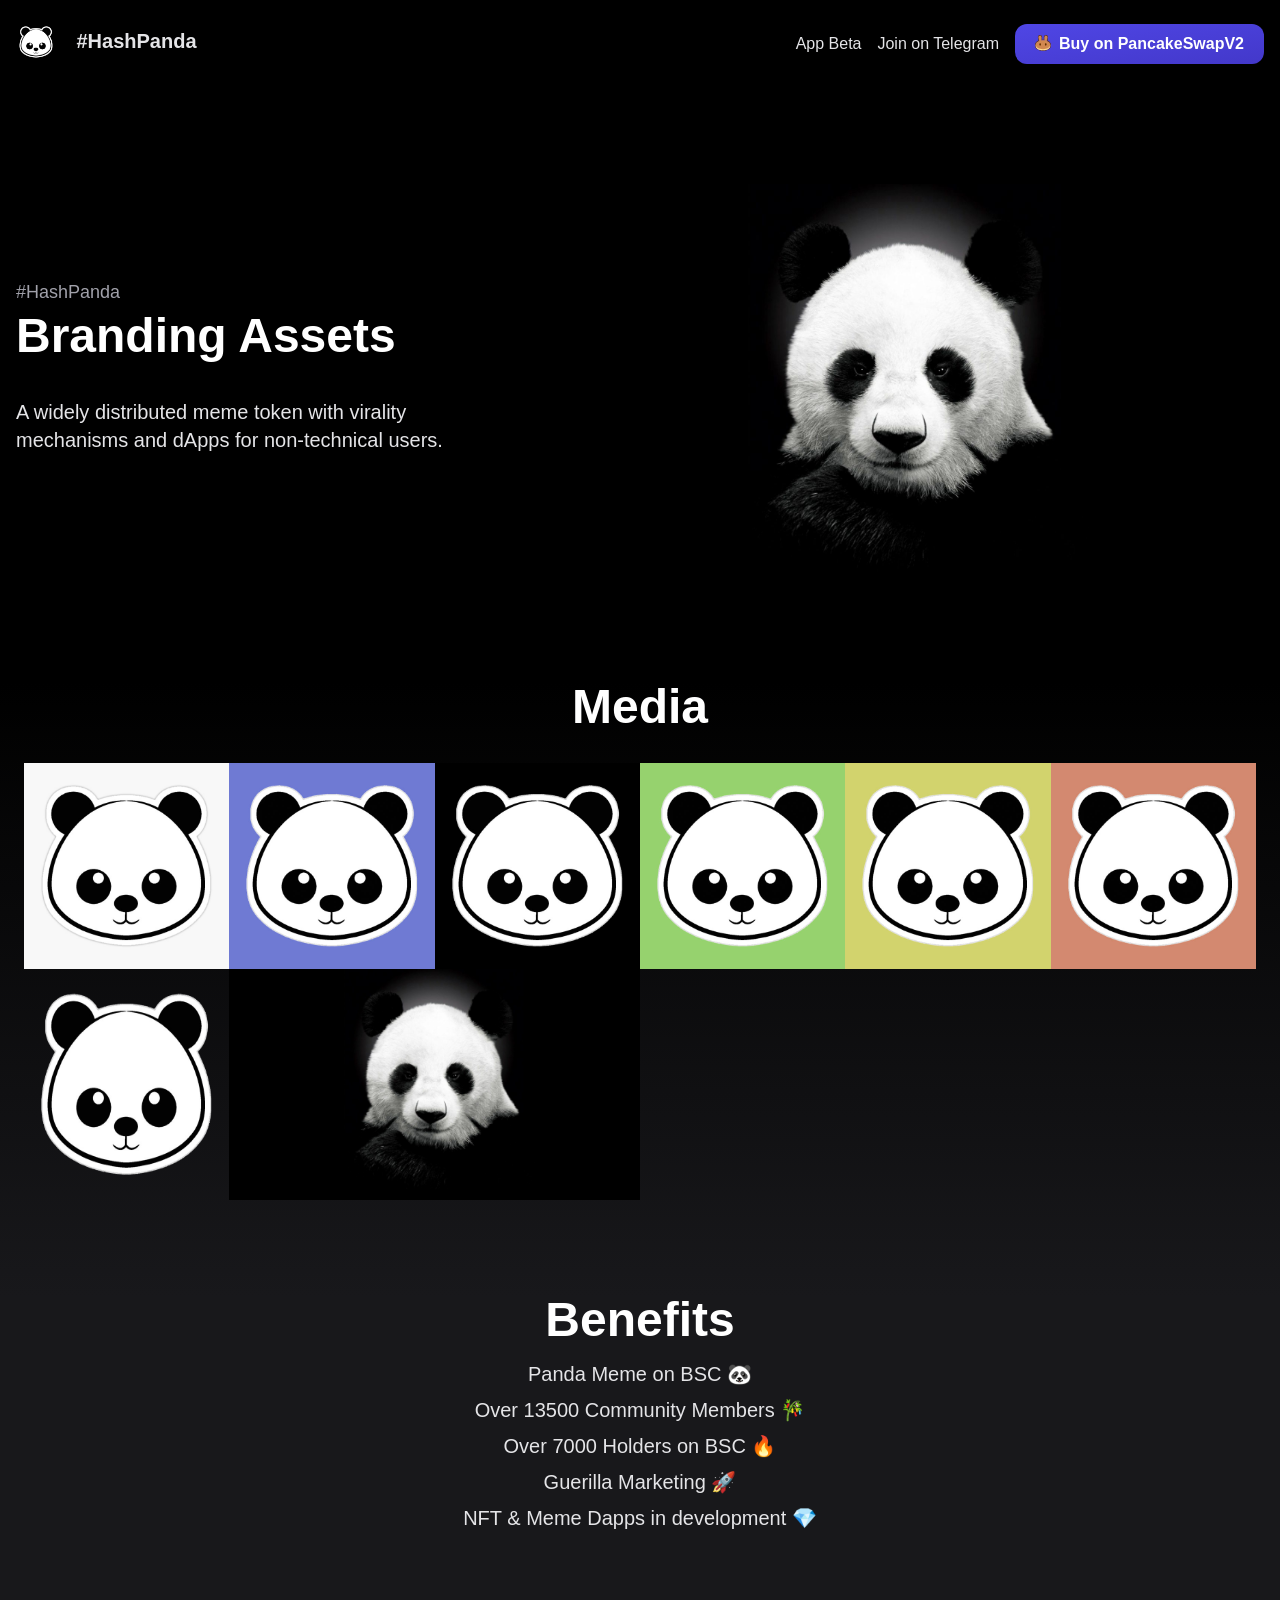
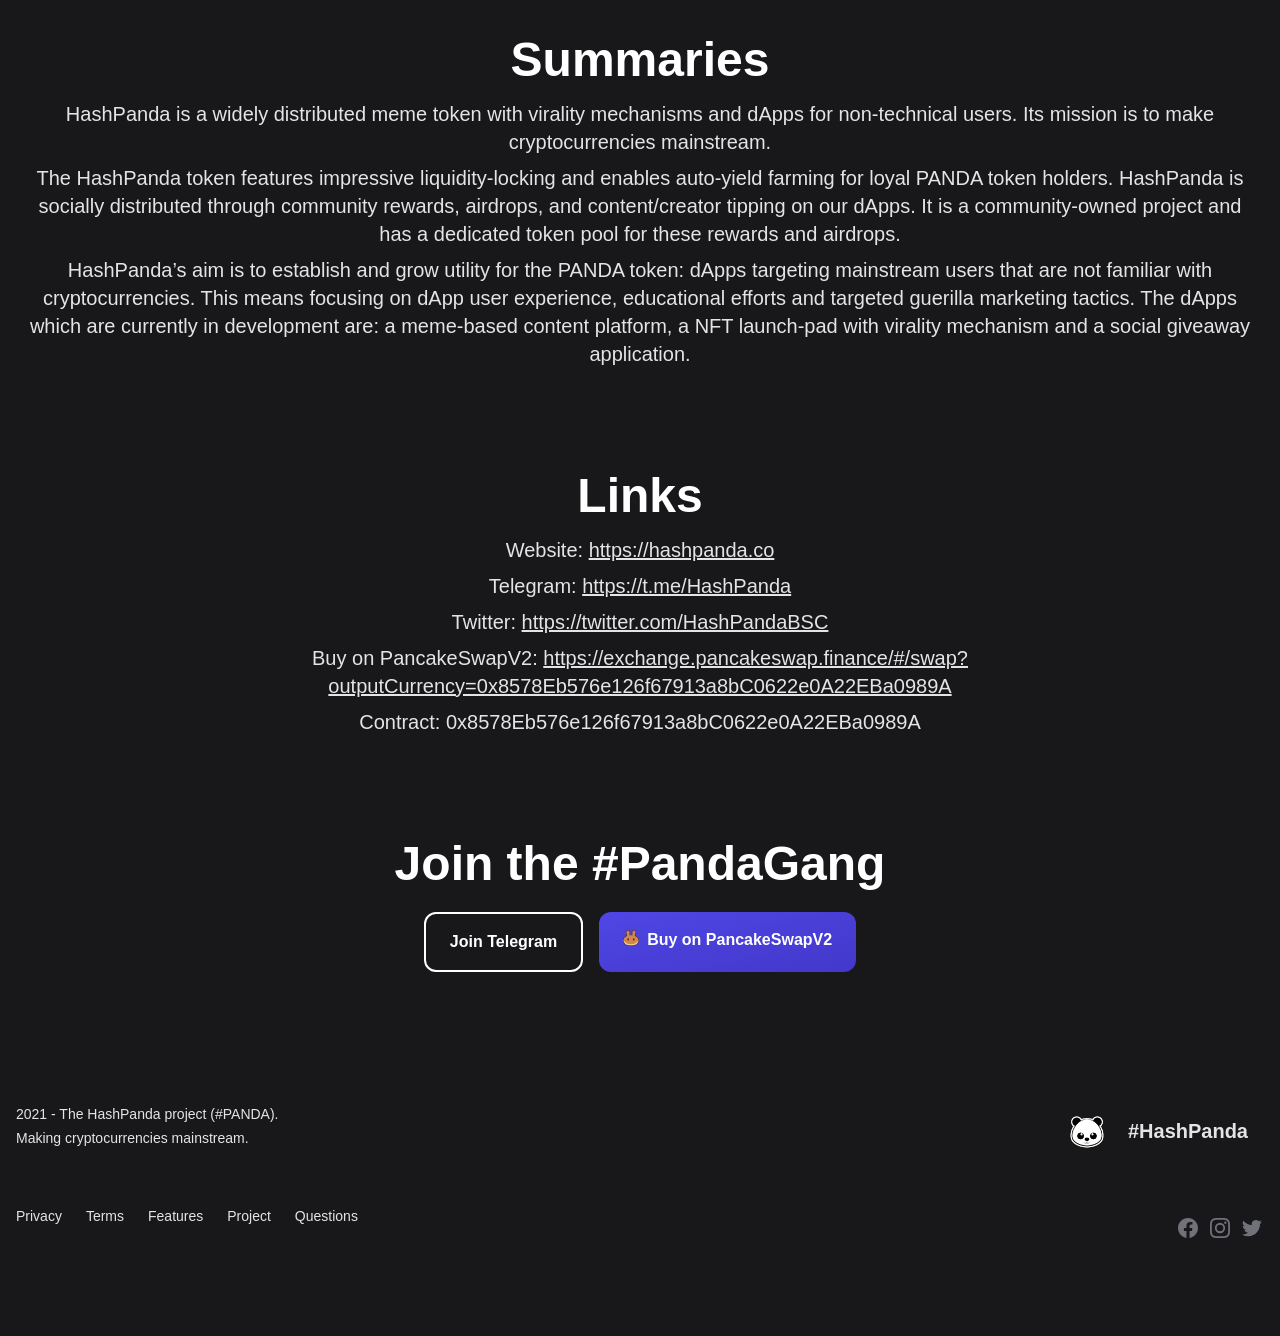
==== branding.html @ 11a8d0a0 "branding" ====
<!DOCTYPE html>
<html lang="en"><head>
  <title>HashPanda 🐼 - Branding & Marketing Library</title>
  <meta charset="utf-8">
  <meta http-equiv="Content-Type" content="text/html; charset=utf-8" />
  <meta http-equiv="Accept-CH" content="DPR,Width,Viewport-Width" />
  <meta http-equiv="X-UA-Compatible" content="ie=edge,chrome=1" />
  <meta name="viewport" content="width=device-width, initial-scale=1, shrink-to-fit=no" />
  <meta name="description" content="Branding & Marketing assets.">
  <meta name="author" content="HashPanda">
  <link rel="icon" type="image/png" sizes="16x16" href="images/favicon.png">

  <!-- Global site tag (gtag.js) - Google Analytics -->
  <script async src="https://www.googletagmanager.com/gtag/js?id=G-GRL3G2D4J7"></script>
  <script>
  window.dataLayer = window.dataLayer || [];
  function gtag(){dataLayer.push(arguments);}
  gtag('js', new Date());

  gtag('config', 'G-GRL3G2D4J7');
  </script>

  <link rel="stylesheet" href="css/main.css">
  <link rel="stylesheet" href="css/tailwind.min.css">
</head><body class="font-sans"><div id="content">
<div>
  
  
<main class="bg-black text-gray-200 font-medium">
  
  <!-- header block -->
  <div class="bg-black">
    <header class="max-w-screen-xl mx-auto px-6 lg:px-8 xl:px-4 py-4 lg:py-6 flex flex-wrap justify-between items-center">
      <a href="#" class="w-full md:w-1/2 text-center md:text-left mb-4 md:mb-0">
        <img class="h-10 inline mr-4 -mt-1" src="images/logo.png" alt="" width="auto">
        <span class="text-xl font-bold">#HashPanda</span>
      </a>
      <nav class="flex items-center space-x-4 w-full justify-center md:w-1/2 md:justify-end">
        <a href="https://hashpanda.app" class="flex space-x-1 items-center hover:text-white"> 
            <!-- <svg class="hidden sm:inline w-5 h-5" fill="none" stroke="currentColor" viewBox="0 0 24 24" xmlns="http://www.w3.org/2000/svg"><path stroke-linecap="round" stroke-linejoin="round" stroke-width="2" d="M16 7a4 4 0 11-8 0 4 4 0 018 0zM12 14a7 7 0 00-7 7h14a7 7 0 00-7-7z"></path></svg> -->
            <span>App Beta</span>
        </a>
        <a href="https://t.me/HashPanda" class="flex space-x-1 items-center hover:text-white"> 
          <!-- <svg class="hidden sm:inline w-5 h-5" fill="none" stroke="currentColor" viewBox="0 0 24 24" xmlns="http://www.w3.org/2000/svg"><path stroke-linecap="round" stroke-linejoin="round" stroke-width="2" d="M16 7a4 4 0 11-8 0 4 4 0 018 0zM12 14a7 7 0 00-7 7h14a7 7 0 00-7-7z"></path></svg> -->
          <span>Join on Telegram</span>
        </a>
        <a href="https://exchange.pancakeswap.finance/#/swap?outputCurrency=0x8578Eb576e126f67913a8bC0622e0A22EBa0989A" class="inline-block bg-gradient-to-br from-indigo-600 to-indigo-700 hover:from-indigo-500 hover:to-indigo-700 font-semibold rounded-lg py-2 px-5 text-white "><img class="w-4 h-4 inline mr-2 -mt-1" src="images/cake.svg" />Buy on PancakeSwapV2</a>
      </nav>
    </header>
  </div>
  <!--/ header block -->

  <div class="py-12 md:py-24 bg-black">
    <div class="max-w-screen-xl mx-auto px-6 lg:px-8 xl:px-4 grid md:grid-cols-4 xl:grid-cols-5 gap-x-12 lg:gap-x-20">
      <div class="order-2 md:order-1 col-span-2 self-center mt-12 md:mt-0">
        <h1 class="text-lg text-gray-400">#HashPanda</h1>
        <h2 class="text-white text-3xl md:text-4xl lg:text-5xl font-bold mb-2 md:mb-4 lg:mb-8 leading-tight">Branding Assets</h2>
        
        <p class="text-lg xl:text-xl text-gray-200 mb-6 lg:mb-8 xl:mb-10">A widely distributed meme token with virality mechanisms and dApps for non-technical users.</p>
      </div>
      <div class="order-1 md:order-2 col-span-2 xl:col-span-3">
        <img src="images/panda.jpg" class="rounded-lg shadow-2xl" alt="">
      </div>
    </div>
  </div>
  
  <!-- logo block -->
  <!-- <div class="py-12 lg:pb-16 bg-black mb-12 lg:mb-16  ">
    <div class="flex flex-wrap justify-center">
      <img class="h-10 px-4" src="images/boxify-logo-dark.svg" alt="">
      <img class="h-10 px-4" src="images/edge-logo-dark.svg" alt="">
      <img class="h-10 p-1 self-end justify-self-center" src="images/sbalbew-logo-dark.svg" alt="">
      <img class="h-10 p-1 self-end justify-self-center" src="images/drops-logo-dark.svg" alt="">
      <img class="h-12 p-1 self-end justify-self-center" src="images/pathway-logo-dark.svg" alt="">
      <img class="h-10 p-1 self-end justify-self-center" src="images/feedback-logo-dark.svg" alt="">
    </div>
  </div> -->
  <!--/ logo block -->
  
  <!-- pricing block -->
  <div class="bg-gradient-to-b from-black to-gray-900 pb-24">
    <div class="max-w-screen-xl mx-auto px-6">
      <div class="text-center">
        <h3 class="text-white text-3xl md:text-4xl lg:text-5xl font-bold mb-8">Media</h3>
        
        <div class="flex flex-wrap">
            <img class="w-1/6" src="images/logo.jpeg" />
            <img class="w-1/6" src="images/logo_blue.jpg" />
            <img class="w-1/6" src="images/logo_dark.jpg" />
            <img class="w-1/6" src="images/logo_green.jpg" />
            <img class="w-1/6" src="images/logo_yellow.jpg" />
            <img class="w-1/6" src="images/logo_orange.jpg" />
            <img class="w-1/6" src="images/logo.png" />
            <img class="w-1/3" src="images/panda.jpg" />
        </div>
      </div>
    </div>
  </div>
  <!--/ pricing block -->


  <div class="bg-gray-900 pb-24">
    <div class="max-w-screen-xl mx-auto px-6">
      <div class="text-center">
        <h3 class="text-white text-3xl md:text-4xl lg:text-5xl font-bold mb-2 md:mb-4">Benefits</h3>
        <ul class="text-lg xl:text-xl text-gray-200">
            <li class="mb-2">Panda Meme on BSC 🐼</li>
            <li class="mb-2">Over 13500 Community Members 🎋</li>
            <li class="mb-2">Over 7000 Holders on BSC 🔥</li>
            <li class="mb-2">Guerilla Marketing 🚀</li>
            <li class="mb-2">NFT & Meme Dapps in development 💎</li>
        </ul>
      </div>
    </div>
  </div>


  <div class="bg-gray-900 pb-24">
    <div class="max-w-screen-xl mx-auto px-6">
      <div class="text-center">
        <h3 class="text-white text-3xl md:text-4xl lg:text-5xl font-bold mb-2 md:mb-4">Summaries</h3>
        <ul class="text-lg xl:text-xl text-gray-200">
            <li class="mb-2">HashPanda is a widely distributed meme token with virality mechanisms and dApps for non-technical users. Its mission is to make cryptocurrencies mainstream.</li>
            <li class="mb-2">The HashPanda token features impressive liquidity-locking and enables auto-yield farming for loyal PANDA token holders. HashPanda is socially distributed through community rewards, airdrops, and content/creator tipping on our dApps. It is a community-owned project and has a dedicated token pool for these rewards and airdrops.</li>
            <li class="mb-2">HashPanda’s aim is to establish and grow utility for the PANDA token: dApps targeting mainstream users that are not familiar with cryptocurrencies. This means focusing on dApp user experience, educational efforts and targeted guerilla marketing tactics. The dApps which are currently in development are: a meme-based content platform, a NFT launch-pad with virality mechanism and a social giveaway application.</li>
        </ul>
      </div>
    </div>
  </div>

  <div class="bg-gray-900 pb-24">
    <div class="max-w-screen-xl mx-auto px-6">
      <div class="text-center">
        <h3 class="text-white text-3xl md:text-4xl lg:text-5xl font-bold mb-2 md:mb-4">Links</h3>
        <ul class="text-lg xl:text-xl text-gray-200">
            <li class="mb-2">Website: <a class="underline" href="https://hashpanda.co">https://hashpanda.co</a></li>
            <li class="mb-2">Telegram: <a class="underline" href="https://t.me/HashPanda">https://t.me/HashPanda</a></li>
            <li class="mb-2">Twitter: <a class="underline" href="https://twitter.com/HashPandaBSC">https://twitter.com/HashPandaBSC</a></li>
            <li class="mb-2">Buy on PancakeSwapV2: <a class="underline" href="https://exchange.pancakeswap.finance/#/swap?outputCurrency=0x8578Eb576e126f67913a8bC0622e0A22EBa0989A">https://exchange.pancakeswap.finance/#/swap?outputCurrency=0x8578Eb576e126f67913a8bC0622e0A22EBa0989A</a></li>
            <li class="mb-2">Contract: 0x8578Eb576e126f67913a8bC0622e0A22EBa0989A</li>
        </ul>
      </div>
    </div>
  </div>


  <div class="bg-gray-900">
    <div class="max-w-screen-xl mx-auto px-6 lg:px-8 xl:px-4 relative z-20">
        <h3 class="text-center text-white text-3xl md:text-4xl lg:text-5xl font-bold mb-6">Join the #PandaGang</h3>
        <div class="flex space-x-4 justify-center">
            <a href="https://t.me/HashPanda" class="focus:outline-none inline-block bg-transparent border-2 border-white hover:bg-gray-700 font-semibold rounded-lg py-4 px-6 text-white">Join Telegram</a>
            <a href="https://exchange.pancakeswap.finance/#/swap?outputCurrency=0x8578Eb576e126f67913a8bC0622e0A22EBa0989A" class="focus:outline-none inline-block bg-gradient-to-br from-indigo-600 to-indigo-700 hover:from-indigo-500 hover:to-indigo-700 font-semibold rounded-lg py-4 px-6 text-white"><img class="w-4 h-4 inline mr-2 -mt-1" src="images/cake.svg" />Buy on PancakeSwapV2</a>
        </div>
    </div>
  </div>

  <!-- footer block -->
  <footer class="bg-gray-900 text-gray-200 py-12 xl:pb-24">
    <!-- <div class="max-w-screen-xl mx-auto px-6 lg:px-8 xl:px-4 grid md:grid-cols-2 lg:grid-cols-4 gap-6 lg:gap-x-8">
      <div>
        <h5 class="text-xl font-bold text-gray-300">Product</h5>
        <nav class="mt-4">
          <ul class="space-y-2">
            <li>
              <a href="#" class="text-base hover:text-gray-500">Landingpages</a>
            </li>
            <li>
              <a href="#" class="text-base hover:text-gray-500">Features</a>
            </li>
            <li>
              <a href="#" class="text-base hover:text-gray-500">Showcase</a>
            </li>
          </ul>
        </nav>
      </div>
      <div>
        <h5 class="text-xl font-bold text-gray-300">Industries</h5>
        <nav class="mt-4">
          <ul class="space-y-2">
            <li>
              <a href="#" class="text-base hover:text-gray-500">Employment</a>
            </li>
            <li>
              <a href="#" class="text-base hover:text-gray-500">Childcare</a>
            </li>
            <li>
              <a href="#" class="text-base hover:text-gray-500">Dealerships</a>
            </li>
          </ul>
        </nav>
      </div>
      <div>
        <h5 class="text-xl font-bold text-gray-300">About us</h5>
        <nav class="mt-4">
          <ul class="space-y-2">
            <li>
              <a href="#" class="text-base hover:text-gray-500">Company</a>
            </li>
            <li>
              <a href="#" class="text-base hover:text-gray-500">Download brochure</a>
            </li>
            <li>
              <a href="#" class="text-base hover:text-gray-500">Resources</a>
            </li>
          </ul>
        </nav>
      </div>
      <div>
        <h5 class="text-xl font-bold text-gray-300">Legal</h5>
        <nav class="mt-4">
          <ul class="space-y-2">
            <li>
              <a href="#" class="text-base hover:text-gray-500">Terms and conditions</a>
            </li>
            <li>
              <a href="#" class="text-base hover:text-gray-500">Security</a>
            </li>
            <li>
              <a href="#" class="text-base hover:text-gray-500">Privacy</a>
            </li>
          </ul>
        </nav>
      </div>
    </div> -->
    <div class="max-w-screen-xl mx-auto px-6 lg:px-8 xl:px-4 flex flex-col md:flex-row justify-between items-center space-y-4 mt-16 lg:mt-20">
      <div class="text-sm space-y-4 md:space-y-1 text-center md:text-left">
        <p>2021 - The HashPanda project (#PANDA).</p>
        <p>Making cryptocurrencies mainstream.</p>
      </div>
      <div class="max-w-screen-xl justify-end px-6 lg:px-8 xl:px-4 mb-12 lg:mb-16">
        <a href="#" class="w-full md:w-1/2 text-center md:text-left mb-4 md:mb-0">
            <img class="h-10 inline mr-4 -mt-1" src="images/logo.png" alt="" width="auto">
            <span class="text-xl font-bold">#HashPanda</span>
        </a>
       </div>
      <!-- <a href="#" class="inline-block bg-gradient-to-br from-indigo-600 to-indigo-700 hover:from-indigo-500 hover:to-indigo-700 font-semibold rounded-lg py-4 px-5 lg:px-8 text-white md:transform md:-translate-y-2"><img class="w-4 h-4 inline mr-2 -mt-1" src="images/cake.svg" />Buy on PancakeSwapV2</a> -->
    </div>
    <div class="max-w-screen-xl mx-auto px-6 lg:px-8 xl:px-4 flex flex-col md:flex-row justify-between items-center space-y-4 mt-8 lg:mt-12">
      <nav class="flex flex-wrap justify-center space-x-6"> 
        <a href="#" class=" text-sm hover:text-gray-700 mb-2">Privacy</a>
        <a href="#" class=" text-sm hover:text-gray-700 mb-2">Terms</a>
        <a href="#" class=" text-sm hover:text-gray-700 mb-2">Features</a>
        <a href="#" class=" text-sm hover:text-gray-700 mb-2">Project</a>
        <a href="#" class=" text-sm hover:text-gray-700 mb-2">Questions</a>
      </nav>
      <nav class="flex items-center space-x-2">
        <a href="#" class="text-gray-500 hover:text-gray-200">
          <span class="sr-only">Facebook</span>
          <svg class="h-6 w-6" aria-hidden="true" fill="currentColor" viewBox="0 0 24 24">
            <path fill-rule="evenodd" d="M22 12c0-5.523-4.477-10-10-10S2 6.477 2 12c0 4.991 3.657 9.128 8.438 9.878v-6.987h-2.54V12h2.54V9.797c0-2.506 1.492-3.89 3.777-3.89 1.094 0 2.238.195 2.238.195v2.46h-1.26c-1.243 0-1.63.771-1.63 1.562V12h2.773l-.443 2.89h-2.33v6.988C18.343 21.128 22 16.991 22 12z" clip-rule="evenodd" />
          </svg>
        </a>
        <a href="#" class="text-gray-500 hover:text-gray-200">
          <span class="sr-only">Instagram</span>
          <svg class="h-6 w-6" aria-hidden="true" fill="currentColor" viewBox="0 0 24 24">
            <path fill-rule="evenodd" d="M12.315 2c2.43 0 2.784.013 3.808.06 1.064.049 1.791.218 2.427.465a4.902 4.902 0 011.772 1.153 4.902 4.902 0 011.153 1.772c.247.636.416 1.363.465 2.427.048 1.067.06 1.407.06 4.123v.08c0 2.643-.012 2.987-.06 4.043-.049 1.064-.218 1.791-.465 2.427a4.902 4.902 0 01-1.153 1.772 4.902 4.902 0 01-1.772 1.153c-.636.247-1.363.416-2.427.465-1.067.048-1.407.06-4.123.06h-.08c-2.643 0-2.987-.012-4.043-.06-1.064-.049-1.791-.218-2.427-.465a4.902 4.902 0 01-1.772-1.153 4.902 4.902 0 01-1.153-1.772c-.247-.636-.416-1.363-.465-2.427-.047-1.024-.06-1.379-.06-3.808v-.63c0-2.43.013-2.784.06-3.808.049-1.064.218-1.791.465-2.427a4.902 4.902 0 011.153-1.772A4.902 4.902 0 015.45 2.525c.636-.247 1.363-.416 2.427-.465C8.901 2.013 9.256 2 11.685 2h.63zm-.081 1.802h-.468c-2.456 0-2.784.011-3.807.058-.975.045-1.504.207-1.857.344-.467.182-.8.398-1.15.748-.35.35-.566.683-.748 1.15-.137.353-.3.882-.344 1.857-.047 1.023-.058 1.351-.058 3.807v.468c0 2.456.011 2.784.058 3.807.045.975.207 1.504.344 1.857.182.466.399.8.748 1.15.35.35.683.566 1.15.748.353.137.882.3 1.857.344 1.054.048 1.37.058 4.041.058h.08c2.597 0 2.917-.01 3.96-.058.976-.045 1.505-.207 1.858-.344.466-.182.8-.398 1.15-.748.35-.35.566-.683.748-1.15.137-.353.3-.882.344-1.857.048-1.055.058-1.37.058-4.041v-.08c0-2.597-.01-2.917-.058-3.96-.045-.976-.207-1.505-.344-1.858a3.097 3.097 0 00-.748-1.15 3.098 3.098 0 00-1.15-.748c-.353-.137-.882-.3-1.857-.344-1.023-.047-1.351-.058-3.807-.058zM12 6.865a5.135 5.135 0 110 10.27 5.135 5.135 0 010-10.27zm0 1.802a3.333 3.333 0 100 6.666 3.333 3.333 0 000-6.666zm5.338-3.205a1.2 1.2 0 110 2.4 1.2 1.2 0 010-2.4z" clip-rule="evenodd" />
          </svg>
        </a>
        <a href="https://t.me/HashPanda" class="text-gray-500 hover:text-gray-200">
          <span class="sr-only">Twitter</span>
          <svg class="h-6 w-6" aria-hidden="true" fill="currentColor" viewBox="0 0 24 24">
            <path d="M8.29 20.251c7.547 0 11.675-6.253 11.675-11.675 0-.178 0-.355-.012-.53A8.348 8.348 0 0022 5.92a8.19 8.19 0 01-2.357.646 4.118 4.118 0 001.804-2.27 8.224 8.224 0 01-2.605.996 4.107 4.107 0 00-6.993 3.743 11.65 11.65 0 01-8.457-4.287 4.106 4.106 0 001.27 5.477A4.072 4.072 0 012.8 9.713v.052a4.105 4.105 0 003.292 4.022 4.095 4.095 0 01-1.853.07 4.108 4.108 0 003.834 2.85A8.233 8.233 0 012 18.407a11.616 11.616 0 006.29 1.84" />
          </svg>
        </a>
      </nav>
    </div>
  </footer>
  <!--/ footer block -->

</main>
  
</body>
</html>
---- css/main.css ----
/*! modern-normalize v1.0.0 | MIT License | https://github.com/sindresorhus/modern-normalize */

/*
Document
========
*/

/**
Use a better box model (opinionated).
*/

*,
*::before,
*::after {
  box-sizing: border-box;
}

/**
Use a more readable tab size (opinionated).
*/

:root {
  -moz-tab-size: 4;
  -o-tab-size: 4;
     tab-size: 4;
}

/**
1. Correct the line height in all browsers.
2. Prevent adjustments of font size after orientation changes in iOS.
*/

html {
  line-height: 1.15; /* 1 */
  -webkit-text-size-adjust: 100%; /* 2 */
}

/*
Sections
========
*/

/**
Remove the margin in all browsers.
*/

body {
  margin: 0;
}

/**
Improve consistency of default fonts in all browsers. (https://github.com/sindresorhus/modern-normalize/issues/3)
*/

body {
  font-family:
		system-ui,
		-apple-system, /* Firefox supports this but not yet `system-ui` */
		'Segoe UI',
		Roboto,
		Helvetica,
		Arial,
		sans-serif,
		'Apple Color Emoji',
		'Segoe UI Emoji';
}

/*
Grouping content
================
*/

/**
1. Add the correct height in Firefox.
2. Correct the inheritance of border color in Firefox. (https://bugzilla.mozilla.org/show_bug.cgi?id=190655)
*/

hr {
  height: 0; /* 1 */
  color: inherit; /* 2 */
}

/*
Text-level semantics
====================
*/

/**
Add the correct text decoration in Chrome, Edge, and Safari.
*/

abbr[title] {
  -webkit-text-decoration: underline dotted;
          text-decoration: underline dotted;
}

/**
Add the correct font weight in Edge and Safari.
*/

b,
strong {
  font-weight: bolder;
}

/**
1. Improve consistency of default fonts in all browsers. (https://github.com/sindresorhus/modern-normalize/issues/3)
2. Correct the odd 'em' font sizing in all browsers.
*/

code,
kbd,
samp,
pre {
  font-family:
		ui-monospace,
		SFMono-Regular,
		Consolas,
		'Liberation Mono',
		Menlo,
		monospace; /* 1 */
  font-size: 1em; /* 2 */
}

/**
Add the correct font size in all browsers.
*/

small {
  font-size: 80%;
}

/**
Prevent 'sub' and 'sup' elements from affecting the line height in all browsers.
*/

sub,
sup {
  font-size: 75%;
  line-height: 0;
  position: relative;
  vertical-align: baseline;
}

sub {
  bottom: -0.25em;
}

sup {
  top: -0.5em;
}

/*
Tabular data
============
*/

/**
1. Remove text indentation from table contents in Chrome and Safari. (https://bugs.chromium.org/p/chromium/issues/detail?id=999088, https://bugs.webkit.org/show_bug.cgi?id=201297)
2. Correct table border color inheritance in all Chrome and Safari. (https://bugs.chromium.org/p/chromium/issues/detail?id=935729, https://bugs.webkit.org/show_bug.cgi?id=195016)
*/

table {
  text-indent: 0; /* 1 */
  border-color: inherit; /* 2 */
}

/*
Forms
=====
*/

/**
1. Change the font styles in all browsers.
2. Remove the margin in Firefox and Safari.
*/

button,
input,
optgroup,
select,
textarea {
  font-family: inherit; /* 1 */
  font-size: 100%; /* 1 */
  line-height: 1.15; /* 1 */
  margin: 0; /* 2 */
}

/**
Remove the inheritance of text transform in Edge and Firefox.
1. Remove the inheritance of text transform in Firefox.
*/

button,
select { /* 1 */
  text-transform: none;
}

/**
Correct the inability to style clickable types in iOS and Safari.
*/

button,
[type='button'] {
  -webkit-appearance: button;
}

/**
Remove the inner border and padding in Firefox.
*/

/**
Restore the focus styles unset by the previous rule.
*/

/**
Remove the additional ':invalid' styles in Firefox.
See: https://github.com/mozilla/gecko-dev/blob/2f9eacd9d3d995c937b4251a5557d95d494c9be1/layout/style/res/forms.css#L728-L737
*/

/**
Remove the padding so developers are not caught out when they zero out 'fieldset' elements in all browsers.
*/

legend {
  padding: 0;
}

/**
Add the correct vertical alignment in Chrome and Firefox.
*/

progress {
  vertical-align: baseline;
}

/**
Correct the cursor style of increment and decrement buttons in Safari.
*/

/**
1. Correct the odd appearance in Chrome and Safari.
2. Correct the outline style in Safari.
*/

[type='search'] {
  -webkit-appearance: textfield; /* 1 */
  outline-offset: -2px; /* 2 */
}

/**
Remove the inner padding in Chrome and Safari on macOS.
*/

/**
1. Correct the inability to style clickable types in iOS and Safari.
2. Change font properties to 'inherit' in Safari.
*/

/*
Interactive
===========
*/

/*
Add the correct display in Chrome and Safari.
*/

summary {
  display: list-item;
}

/**
 * Manually forked from SUIT CSS Base: https://github.com/suitcss/base
 * A thin layer on top of normalize.css that provides a starting point more
 * suitable for web applications.
 */

/**
 * Removes the default spacing and border for appropriate elements.
 */

blockquote,
dl,
dd,
h1,
h2,
h3,
h4,
h5,
h6,
hr,
figure,
p,
pre {
  margin: 0;
}

button {
  background-color: transparent;
  background-image: none;
}

/**
 * Work around a Firefox/IE bug where the transparent `button` background
 * results in a loss of the default `button` focus styles.
 */

button:focus {
  outline: 1px dotted;
  outline: 5px auto -webkit-focus-ring-color;
}

fieldset {
  margin: 0;
  padding: 0;
}

ol,
ul {
  list-style: none;
  margin: 0;
  padding: 0;
}

/**
 * Tailwind custom reset styles
 */

/**
 * 1. Use the user's configured `sans` font-family (with Tailwind's default
 *    sans-serif font stack as a fallback) as a sane default.
 * 2. Use Tailwind's default "normal" line-height so the user isn't forced
 *    to override it to ensure consistency even when using the default theme.
 */

html {
  font-family: ui-sans-serif, system-ui, -apple-system, BlinkMacSystemFont, "Segoe UI", Roboto, "Helvetica Neue", Arial, "Noto Sans", sans-serif, "Apple Color Emoji", "Segoe UI Emoji", "Segoe UI Symbol", "Noto Color Emoji"; /* 1 */
  line-height: 1.5; /* 2 */
}

/**
 * Inherit font-family and line-height from `html` so users can set them as
 * a class directly on the `html` element.
 */

body {
  font-family: inherit;
  line-height: inherit;
}

/**
 * 1. Prevent padding and border from affecting element width.
 *
 *    We used to set this in the html element and inherit from
 *    the parent element for everything else. This caused issues
 *    in shadow-dom-enhanced elements like <details> where the content
 *    is wrapped by a div with box-sizing set to `content-box`.
 *
 *    https://github.com/mozdevs/cssremedy/issues/4
 *
 *
 * 2. Allow adding a border to an element by just adding a border-width.
 *
 *    By default, the way the browser specifies that an element should have no
 *    border is by setting it's border-style to `none` in the user-agent
 *    stylesheet.
 *
 *    In order to easily add borders to elements by just setting the `border-width`
 *    property, we change the default border-style for all elements to `solid`, and
 *    use border-width to hide them instead. This way our `border` utilities only
 *    need to set the `border-width` property instead of the entire `border`
 *    shorthand, making our border utilities much more straightforward to compose.
 *
 *    https://github.com/tailwindcss/tailwindcss/pull/116
 */

*,
::before,
::after {
  box-sizing: border-box; /* 1 */
  border-width: 0; /* 2 */
  border-style: solid; /* 2 */
  border-color: #e5e7eb; /* 2 */
}

/*
 * Ensure horizontal rules are visible by default
 */

hr {
  border-top-width: 1px;
}

/**
 * Undo the `border-style: none` reset that Normalize applies to images so that
 * our `border-{width}` utilities have the expected effect.
 *
 * The Normalize reset is unnecessary for us since we default the border-width
 * to 0 on all elements.
 *
 * https://github.com/tailwindcss/tailwindcss/issues/362
 */

img {
  border-style: solid;
}

textarea {
  resize: vertical;
}

input::-moz-placeholder, textarea::-moz-placeholder {
  color: #9ca3af;
}

input:-ms-input-placeholder, textarea:-ms-input-placeholder {
  color: #9ca3af;
}

input::placeholder,
textarea::placeholder {
  color: #9ca3af;
}

button {
  cursor: pointer;
}

table {
  border-collapse: collapse;
}

h1,
h2,
h3,
h4,
h5,
h6 {
  font-size: inherit;
  font-weight: inherit;
}

/**
 * Reset links to optimize for opt-in styling instead of
 * opt-out.
 */

a {
  color: inherit;
  text-decoration: inherit;
}

/**
 * Reset form element properties that are easy to forget to
 * style explicitly so you don't inadvertently introduce
 * styles that deviate from your design system. These styles
 * supplement a partial reset that is already applied by
 * normalize.css.
 */

button,
input,
optgroup,
select,
textarea {
  padding: 0;
  line-height: inherit;
  color: inherit;
}

/**
 * Use the configured 'mono' font family for elements that
 * are expected to be rendered with a monospace font, falling
 * back to the system monospace stack if there is no configured
 * 'mono' font family.
 */

pre,
code,
kbd,
samp {
  font-family: ui-monospace, SFMono-Regular, Menlo, Monaco, Consolas, "Liberation Mono", "Courier New", monospace;
}

/**
 * Make replaced elements `display: block` by default as that's
 * the behavior you want almost all of the time. Inspired by
 * CSS Remedy, with `svg` added as well.
 *
 * https://github.com/mozdevs/cssremedy/issues/14
 */

img,
svg,
video,
canvas,
audio,
iframe,
embed,
object {
  display: block;
  vertical-align: middle;
}

/**
 * Constrain images and videos to the parent width and preserve
 * their instrinsic aspect ratio.
 *
 * https://github.com/mozdevs/cssremedy/issues/14
 */

img,
video {
  max-width: 100%;
  height: auto;
}

.container {
  width: 100%;
}

@media (min-width: 640px) {
  .container {
    max-width: 640px;
  }
}

@media (min-width: 768px) {
  .container {
    max-width: 768px;
  }
}

@media (min-width: 1024px) {
  .container {
    max-width: 1024px;
  }
}

@media (min-width: 1280px) {
  .container {
    max-width: 1280px;
  }
}

@media (min-width: 1536px) {
  .container {
    max-width: 1536px;
  }
}

.space-x-1 > :not([hidden]) ~ :not([hidden]) {
  --tw-space-x-reverse: 0;
  margin-right: calc(0.25rem * var(--tw-space-x-reverse));
  margin-left: calc(0.25rem * calc(1 - var(--tw-space-x-reverse)));
}

.space-y-2 > :not([hidden]) ~ :not([hidden]) {
  --tw-space-y-reverse: 0;
  margin-top: calc(0.5rem * calc(1 - var(--tw-space-y-reverse)));
  margin-bottom: calc(0.5rem * var(--tw-space-y-reverse));
}

.space-x-2 > :not([hidden]) ~ :not([hidden]) {
  --tw-space-x-reverse: 0;
  margin-right: calc(0.5rem * var(--tw-space-x-reverse));
  margin-left: calc(0.5rem * calc(1 - var(--tw-space-x-reverse)));
}

.space-y-4 > :not([hidden]) ~ :not([hidden]) {
  --tw-space-y-reverse: 0;
  margin-top: calc(1rem * calc(1 - var(--tw-space-y-reverse)));
  margin-bottom: calc(1rem * var(--tw-space-y-reverse));
}

.space-x-4 > :not([hidden]) ~ :not([hidden]) {
  --tw-space-x-reverse: 0;
  margin-right: calc(1rem * var(--tw-space-x-reverse));
  margin-left: calc(1rem * calc(1 - var(--tw-space-x-reverse)));
}

.space-y-5 > :not([hidden]) ~ :not([hidden]) {
  --tw-space-y-reverse: 0;
  margin-top: calc(1.25rem * calc(1 - var(--tw-space-y-reverse)));
  margin-bottom: calc(1.25rem * var(--tw-space-y-reverse));
}

.space-y-6 > :not([hidden]) ~ :not([hidden]) {
  --tw-space-y-reverse: 0;
  margin-top: calc(1.5rem * calc(1 - var(--tw-space-y-reverse)));
  margin-bottom: calc(1.5rem * var(--tw-space-y-reverse));
}

.space-x-6 > :not([hidden]) ~ :not([hidden]) {
  --tw-space-x-reverse: 0;
  margin-right: calc(1.5rem * var(--tw-space-x-reverse));
  margin-left: calc(1.5rem * calc(1 - var(--tw-space-x-reverse)));
}

.divide-y > :not([hidden]) ~ :not([hidden]) {
  --tw-divide-y-reverse: 0;
  border-top-width: calc(1px * calc(1 - var(--tw-divide-y-reverse)));
  border-bottom-width: calc(1px * var(--tw-divide-y-reverse));
}

.divide-gray-600 > :not([hidden]) ~ :not([hidden]) {
  --tw-divide-opacity: 1;
  border-color: rgba(75, 85, 99, var(--tw-divide-opacity));
}

.sr-only {
  position: absolute;
  width: 1px;
  height: 1px;
  padding: 0;
  margin: -1px;
  overflow: hidden;
  clip: rect(0, 0, 0, 0);
  white-space: nowrap;
  border-width: 0;
}

.bg-black {
  --tw-bg-opacity: 1;
  background-color: rgba(0, 0, 0, var(--tw-bg-opacity));
}

.bg-white {
  --tw-bg-opacity: 1;
  background-color: rgba(255, 255, 255, var(--tw-bg-opacity));
}

.bg-gray-100 {
  --tw-bg-opacity: 1;
  background-color: rgba(243, 244, 246, var(--tw-bg-opacity));
}

.bg-gray-500 {
  --tw-bg-opacity: 1;
  background-color: rgba(107, 114, 128, var(--tw-bg-opacity));
}

.bg-gray-600 {
  --tw-bg-opacity: 1;
  background-color: rgba(75, 85, 99, var(--tw-bg-opacity));
}

.bg-gray-900 {
  --tw-bg-opacity: 1;
  background-color: rgba(17, 24, 39, var(--tw-bg-opacity));
}

.bg-red-500 {
  --tw-bg-opacity: 1;
  background-color: rgba(239, 68, 68, var(--tw-bg-opacity));
}

.bg-yellow-50 {
  --tw-bg-opacity: 1;
  background-color: rgba(255, 251, 235, var(--tw-bg-opacity));
}

.bg-green-100 {
  --tw-bg-opacity: 1;
  background-color: rgba(209, 250, 229, var(--tw-bg-opacity));
}

.bg-green-500 {
  --tw-bg-opacity: 1;
  background-color: rgba(16, 185, 129, var(--tw-bg-opacity));
}

.bg-blue-500 {
  --tw-bg-opacity: 1;
  background-color: rgba(59, 130, 246, var(--tw-bg-opacity));
}

.bg-indigo-100 {
  --tw-bg-opacity: 1;
  background-color: rgba(224, 231, 255, var(--tw-bg-opacity));
}

.hover\:bg-indigo-50:hover {
  --tw-bg-opacity: 1;
  background-color: rgba(238, 242, 255, var(--tw-bg-opacity));
}

.focus\:bg-green-500:focus {
  --tw-bg-opacity: 1;
  background-color: rgba(16, 185, 129, var(--tw-bg-opacity));
}

.bg-gradient-to-br {
  background-image: linear-gradient(to bottom right, var(--tw-gradient-stops));
}

.bg-gradient-to-b {
  background-image: linear-gradient(to bottom, var(--tw-gradient-stops));
}

.from-black {
  --tw-gradient-from: #000;
  --tw-gradient-stops: var(--tw-gradient-from), var(--tw-gradient-to, rgba(0, 0, 0, 0));
}

.from-gray-50 {
  --tw-gradient-from: #f9fafb;
  --tw-gradient-stops: var(--tw-gradient-from), var(--tw-gradient-to, rgba(249, 250, 251, 0));
}

.from-gray-700 {
  --tw-gradient-from: #374151;
  --tw-gradient-stops: var(--tw-gradient-from), var(--tw-gradient-to, rgba(55, 65, 81, 0));
}

.from-gray-800 {
  --tw-gradient-from: #1f2937;
  --tw-gradient-stops: var(--tw-gradient-from), var(--tw-gradient-to, rgba(31, 41, 55, 0));
}

.from-gray-900 {
  --tw-gradient-from: #111827;
  --tw-gradient-stops: var(--tw-gradient-from), var(--tw-gradient-to, rgba(17, 24, 39, 0));
}

.from-indigo-600 {
  --tw-gradient-from: #4f46e5;
  --tw-gradient-stops: var(--tw-gradient-from), var(--tw-gradient-to, rgba(79, 70, 229, 0));
}

.to-black {
  --tw-gradient-to: #000;
}

.to-white {
  --tw-gradient-to: #fff;
}

.to-gray-600 {
  --tw-gradient-to: #4b5563;
}

.to-gray-900 {
  --tw-gradient-to: #111827;
}

.to-indigo-700 {
  --tw-gradient-to: #4338ca;
}

.hover\:from-indigo-500:hover {
  --tw-gradient-from: #6366f1;
  --tw-gradient-stops: var(--tw-gradient-from), var(--tw-gradient-to, rgba(99, 102, 241, 0));
}

.hover\:to-indigo-700:hover {
  --tw-gradient-to: #4338ca;
}

.border-black {
  --tw-border-opacity: 1;
  border-color: rgba(0, 0, 0, var(--tw-border-opacity));
}

.border-gray-200 {
  --tw-border-opacity: 1;
  border-color: rgba(229, 231, 235, var(--tw-border-opacity));
}

.border-gray-700 {
  --tw-border-opacity: 1;
  border-color: rgba(55, 65, 81, var(--tw-border-opacity));
}

.border-yellow-200 {
  --tw-border-opacity: 1;
  border-color: rgba(253, 230, 138, var(--tw-border-opacity));
}

.border-green-200 {
  --tw-border-opacity: 1;
  border-color: rgba(167, 243, 208, var(--tw-border-opacity));
}

.border-indigo-100 {
  --tw-border-opacity: 1;
  border-color: rgba(224, 231, 255, var(--tw-border-opacity));
}

.rounded {
  border-radius: 0.25rem;
}

.rounded-lg {
  border-radius: 0.5rem;
}

.rounded-full {
  border-radius: 9999px;
}

.rounded-t-lg {
  border-top-left-radius: 0.5rem;
  border-top-right-radius: 0.5rem;
}

.border-2 {
  border-width: 2px;
}

.border {
  border-width: 1px;
}

.cursor-pointer {
  cursor: pointer;
}

.block {
  display: block;
}

.inline-block {
  display: inline-block;
}

.inline {
  display: inline;
}

.flex {
  display: flex;
}

.inline-flex {
  display: inline-flex;
}

.table {
  display: table;
}

.grid {
  display: grid;
}

.hidden {
  display: none;
}

.flex-col {
  flex-direction: column;
}

.flex-col-reverse {
  flex-direction: column-reverse;
}

.flex-wrap {
  flex-wrap: wrap;
}

.items-start {
  align-items: flex-start;
}

.items-end {
  align-items: flex-end;
}

.items-center {
  align-items: center;
}

.items-baseline {
  align-items: baseline;
}

.self-end {
  align-self: flex-end;
}

.self-center {
  align-self: center;
}

.justify-start {
  justify-content: flex-start;
}

.justify-center {
  justify-content: center;
}

.justify-between {
  justify-content: space-between;
}

.justify-self-center {
  justify-self: center;
}

.flex-1 {
  flex: 1 1 0%;
}

.flex-auto {
  flex: 1 1 auto;
}

.order-1 {
  order: 1;
}

.order-2 {
  order: 2;
}

.font-sans {
  font-family: ui-sans-serif, system-ui, -apple-system, BlinkMacSystemFont, "Segoe UI", Roboto, "Helvetica Neue", Arial, "Noto Sans", sans-serif, "Apple Color Emoji", "Segoe UI Emoji", "Segoe UI Symbol", "Noto Color Emoji";
}

.font-medium {
  font-weight: 500;
}

.font-semibold {
  font-weight: 600;
}

.font-bold {
  font-weight: 700;
}

.h-4 {
  height: 1rem;
}

.h-5 {
  height: 1.25rem;
}

.h-6 {
  height: 1.5rem;
}

.h-8 {
  height: 2rem;
}

.h-10 {
  height: 2.5rem;
}

.h-12 {
  height: 3rem;
}

.h-16 {
  height: 4rem;
}

.h-screen {
  height: 100vh;
}

.text-xs {
  font-size: 0.75rem;
  line-height: 1rem;
}

.text-sm {
  font-size: 0.875rem;
  line-height: 1.25rem;
}

.text-base {
  font-size: 1rem;
  line-height: 1.5rem;
}

.text-lg {
  font-size: 1.125rem;
  line-height: 1.75rem;
}

.text-xl {
  font-size: 1.25rem;
  line-height: 1.75rem;
}

.text-3xl {
  font-size: 1.875rem;
  line-height: 2.25rem;
}

.leading-none {
  line-height: 1;
}

.leading-tight {
  line-height: 1.25;
}

.mx-auto {
  margin-left: auto;
  margin-right: auto;
}

.mr-1 {
  margin-right: 0.25rem;
}

.ml-1 {
  margin-left: 0.25rem;
}

.mt-2 {
  margin-top: 0.5rem;
}

.mb-2 {
  margin-bottom: 0.5rem;
}

.ml-2 {
  margin-left: 0.5rem;
}

.mb-3 {
  margin-bottom: 0.75rem;
}

.mt-4 {
  margin-top: 1rem;
}

.mb-4 {
  margin-bottom: 1rem;
}

.mr-6 {
  margin-right: 1.5rem;
}

.mb-6 {
  margin-bottom: 1.5rem;
}

.mt-8 {
  margin-top: 2rem;
}

.mb-8 {
  margin-bottom: 2rem;
}

.mt-12 {
  margin-top: 3rem;
}

.mb-12 {
  margin-bottom: 3rem;
}

.mt-16 {
  margin-top: 4rem;
}

.max-w-screen-xl {
  max-width: 1280px;
}

.max-w-screen-2xl {
  max-width: 1440px;
}

.min-h-screen {
  min-height: 100vh;
}

.opacity-0 {
  opacity: 0;
}

.opacity-25 {
  opacity: 0.25;
}

.opacity-75 {
  opacity: 0.75;
}

.opacity-95 {
  opacity: 0.95;
}

.opacity-100 {
  opacity: 1;
}

.focus\:outline-none:focus {
  outline: 2px solid transparent;
  outline-offset: 2px;
}

.overflow-auto {
  overflow: auto;
}

.overflow-hidden {
  overflow: hidden;
}

.p-1 {
  padding: 0.25rem;
}

.p-4 {
  padding: 1rem;
}

.p-6 {
  padding: 1.5rem;
}

.py-2 {
  padding-top: 0.5rem;
  padding-bottom: 0.5rem;
}

.py-3 {
  padding-top: 0.75rem;
  padding-bottom: 0.75rem;
}

.px-3 {
  padding-left: 0.75rem;
  padding-right: 0.75rem;
}

.py-4 {
  padding-top: 1rem;
  padding-bottom: 1rem;
}

.px-4 {
  padding-left: 1rem;
  padding-right: 1rem;
}

.px-5 {
  padding-left: 1.25rem;
  padding-right: 1.25rem;
}

.px-6 {
  padding-left: 1.5rem;
  padding-right: 1.5rem;
}

.px-8 {
  padding-left: 2rem;
  padding-right: 2rem;
}

.py-10 {
  padding-top: 2.5rem;
  padding-bottom: 2.5rem;
}

.py-12 {
  padding-top: 3rem;
  padding-bottom: 3rem;
}

.pr-6 {
  padding-right: 1.5rem;
}

.pb-12 {
  padding-bottom: 3rem;
}

.pointer-events-none {
  pointer-events: none;
}

.fixed {
  position: fixed;
}

.absolute {
  position: absolute;
}

.relative {
  position: relative;
}

.inset-0 {
  top: 0px;
  right: 0px;
  bottom: 0px;
  left: 0px;
}

.top-0 {
  top: 0px;
}

.right-0 {
  right: 0px;
}

.bottom-0 {
  bottom: 0px;
}

.left-0 {
  left: 0px;
}

.resize {
  resize: both;
}

* {
  --tw-shadow: 0 0 #0000;
}

.shadow {
  --tw-shadow: 0 1px 3px 0 rgba(0, 0, 0, 0.1), 0 1px 2px 0 rgba(0, 0, 0, 0.06);
  box-shadow: var(--tw-ring-offset-shadow, 0 0 #0000), var(--tw-ring-shadow, 0 0 #0000), var(--tw-shadow);
}

.shadow-lg {
  --tw-shadow: 0 10px 15px -3px rgba(0, 0, 0, 0.1), 0 4px 6px -2px rgba(0, 0, 0, 0.05);
  box-shadow: var(--tw-ring-offset-shadow, 0 0 #0000), var(--tw-ring-shadow, 0 0 #0000), var(--tw-shadow);
}

.shadow-2xl {
  --tw-shadow: 0 25px 50px -12px rgba(0, 0, 0, 0.25);
  box-shadow: var(--tw-ring-offset-shadow, 0 0 #0000), var(--tw-ring-shadow, 0 0 #0000), var(--tw-shadow);
}

.shadow-inner {
  --tw-shadow: inset 0 2px 4px 0 rgba(0, 0, 0, 0.06);
  box-shadow: var(--tw-ring-offset-shadow, 0 0 #0000), var(--tw-ring-shadow, 0 0 #0000), var(--tw-shadow);
}

.hover\:shadow-xl:hover {
  --tw-shadow: 0 20px 25px -5px rgba(0, 0, 0, 0.1), 0 10px 10px -5px rgba(0, 0, 0, 0.04);
  box-shadow: var(--tw-ring-offset-shadow, 0 0 #0000), var(--tw-ring-shadow, 0 0 #0000), var(--tw-shadow);
}

* {
  --tw-ring-inset: var(--tw-empty,/*!*/ /*!*/);
  --tw-ring-offset-width: 0px;
  --tw-ring-offset-color: #fff;
  --tw-ring-color: rgba(59, 130, 246, 0.5);
  --tw-ring-offset-shadow: 0 0 #0000;
  --tw-ring-shadow: 0 0 #0000;
}

.text-left {
  text-align: left;
}

.text-center {
  text-align: center;
}

.text-right {
  text-align: right;
}

.text-white {
  --tw-text-opacity: 1;
  color: rgba(255, 255, 255, var(--tw-text-opacity));
}

.text-gray-200 {
  --tw-text-opacity: 1;
  color: rgba(229, 231, 235, var(--tw-text-opacity));
}

.text-gray-300 {
  --tw-text-opacity: 1;
  color: rgba(209, 213, 219, var(--tw-text-opacity));
}

.text-gray-400 {
  --tw-text-opacity: 1;
  color: rgba(156, 163, 175, var(--tw-text-opacity));
}

.text-gray-500 {
  --tw-text-opacity: 1;
  color: rgba(107, 114, 128, var(--tw-text-opacity));
}

.text-gray-600 {
  --tw-text-opacity: 1;
  color: rgba(75, 85, 99, var(--tw-text-opacity));
}

.text-gray-700 {
  --tw-text-opacity: 1;
  color: rgba(55, 65, 81, var(--tw-text-opacity));
}

.text-gray-800 {
  --tw-text-opacity: 1;
  color: rgba(31, 41, 55, var(--tw-text-opacity));
}

.text-yellow-400 {
  --tw-text-opacity: 1;
  color: rgba(251, 191, 36, var(--tw-text-opacity));
}

.text-green-500 {
  --tw-text-opacity: 1;
  color: rgba(16, 185, 129, var(--tw-text-opacity));
}

.text-indigo-500 {
  --tw-text-opacity: 1;
  color: rgba(99, 102, 241, var(--tw-text-opacity));
}

.text-indigo-600 {
  --tw-text-opacity: 1;
  color: rgba(79, 70, 229, var(--tw-text-opacity));
}

.hover\:text-white:hover {
  --tw-text-opacity: 1;
  color: rgba(255, 255, 255, var(--tw-text-opacity));
}

.hover\:text-gray-200:hover {
  --tw-text-opacity: 1;
  color: rgba(229, 231, 235, var(--tw-text-opacity));
}

.hover\:text-gray-500:hover {
  --tw-text-opacity: 1;
  color: rgba(107, 114, 128, var(--tw-text-opacity));
}

.hover\:text-gray-600:hover {
  --tw-text-opacity: 1;
  color: rgba(75, 85, 99, var(--tw-text-opacity));
}

.hover\:text-gray-700:hover {
  --tw-text-opacity: 1;
  color: rgba(55, 65, 81, var(--tw-text-opacity));
}

.hover\:text-green-500:hover {
  --tw-text-opacity: 1;
  color: rgba(16, 185, 129, var(--tw-text-opacity));
}

.hover\:text-indigo-700:hover {
  --tw-text-opacity: 1;
  color: rgba(67, 56, 202, var(--tw-text-opacity));
}

.focus\:text-white:focus {
  --tw-text-opacity: 1;
  color: rgba(255, 255, 255, var(--tw-text-opacity));
}

.focus\:text-green-500:focus {
  --tw-text-opacity: 1;
  color: rgba(16, 185, 129, var(--tw-text-opacity));
}

.uppercase {
  text-transform: uppercase;
}

.hover\:underline:hover {
  text-decoration: underline;
}

.tracking-tight {
  letter-spacing: -0.025em;
}

.tracking-wider {
  letter-spacing: 0.05em;
}

.visible {
  visibility: visible;
}

.whitespace-pre-wrap {
  white-space: pre-wrap;
}

.w-4 {
  width: 1rem;
}

.w-5 {
  width: 1.25rem;
}

.w-6 {
  width: 1.5rem;
}

.w-10 {
  width: 2.5rem;
}

.w-12 {
  width: 3rem;
}

.w-16 {
  width: 4rem;
}

.w-full {
  width: 100%;
}

.w-screen {
  width: 100vw;
}

.z-20 {
  z-index: 20;
}

.gap-6 {
  gap: 1.5rem;
}

.gap-8 {
  gap: 2rem;
}

.gap-x-8 {
  -moz-column-gap: 2rem;
       column-gap: 2rem;
}

.gap-x-12 {
  -moz-column-gap: 3rem;
       column-gap: 3rem;
}

.gap-y-8 {
  row-gap: 2rem;
}

.grid-cols-2 {
  grid-template-columns: repeat(2, minmax(0, 1fr));
}

.col-span-2 {
  grid-column: span 2 / span 2;
}

.transform {
  --tw-translate-x: 0;
  --tw-translate-y: 0;
  --tw-rotate: 0;
  --tw-skew-x: 0;
  --tw-skew-y: 0;
  --tw-scale-x: 1;
  --tw-scale-y: 1;
  transform: translateX(var(--tw-translate-x)) translateY(var(--tw-translate-y)) rotate(var(--tw-rotate)) skewX(var(--tw-skew-x)) skewY(var(--tw-skew-y)) scaleX(var(--tw-scale-x)) scaleY(var(--tw-scale-y));
}

.rotate-90 {
  --tw-rotate: 90deg;
}

.translate-x-0 {
  --tw-translate-x: 0px;
}

.translate-x-full {
  --tw-translate-x: 100%;
}

.translate-y-2 {
  --tw-translate-y: 0.5rem;
}

.transition-all {
  transition-property: all;
  transition-timing-function: cubic-bezier(0.4, 0, 0.2, 1);
  transition-duration: 150ms;
}

.transition {
  transition-property: background-color, border-color, color, fill, stroke, opacity, box-shadow, transform;
  transition-timing-function: cubic-bezier(0.4, 0, 0.2, 1);
  transition-duration: 150ms;
}

.ease-in {
  transition-timing-function: cubic-bezier(0.4, 0, 1, 1);
}

.ease-out {
  transition-timing-function: cubic-bezier(0, 0, 0.2, 1);
}

.duration-200 {
  transition-duration: 200ms;
}

.duration-500 {
  transition-duration: 500ms;
}

@-webkit-keyframes spin {
  to {
    transform: rotate(360deg);
  }
}

@keyframes spin {
  to {
    transform: rotate(360deg);
  }
}

@-webkit-keyframes ping {
  75%, 100% {
    transform: scale(2);
    opacity: 0;
  }
}

@keyframes ping {
  75%, 100% {
    transform: scale(2);
    opacity: 0;
  }
}

@-webkit-keyframes pulse {
  50% {
    opacity: .5;
  }
}

@keyframes pulse {
  50% {
    opacity: .5;
  }
}

@-webkit-keyframes bounce {
  0%, 100% {
    transform: translateY(-25%);
    -webkit-animation-timing-function: cubic-bezier(0.8,0,1,1);
            animation-timing-function: cubic-bezier(0.8,0,1,1);
  }

  50% {
    transform: none;
    -webkit-animation-timing-function: cubic-bezier(0,0,0.2,1);
            animation-timing-function: cubic-bezier(0,0,0.2,1);
  }
}

@keyframes bounce {
  0%, 100% {
    transform: translateY(-25%);
    -webkit-animation-timing-function: cubic-bezier(0.8,0,1,1);
            animation-timing-function: cubic-bezier(0.8,0,1,1);
  }

  50% {
    transform: none;
    -webkit-animation-timing-function: cubic-bezier(0,0,0.2,1);
            animation-timing-function: cubic-bezier(0,0,0.2,1);
  }
}

.no-touch {
  touch-action: none
}

.highlight code{
  padding-left: 20px;
  padding-bottom: 24px;
  padding-top: 24px;
  display: block;
}

.highlight code.language-html {
  padding-left: 10px;
  padding-right: 20px;
  padding-bottom: 24px;
  padding-top: 24px;
  display: block;
}

@media (min-width: 640px) {
  .sm\:space-y-3 > :not([hidden]) ~ :not([hidden]) {
    --tw-space-y-reverse: 0;
    margin-top: calc(0.75rem * calc(1 - var(--tw-space-y-reverse)));
    margin-bottom: calc(0.75rem * var(--tw-space-y-reverse));
  }

  .sm\:not-sr-only {
    position: static;
    width: auto;
    height: auto;
    padding: 0;
    margin: 0;
    overflow: visible;
    clip: auto;
    white-space: normal;
  }

  .sm\:bg-green-500 {
    --tw-bg-opacity: 1;
    background-color: rgba(16, 185, 129, var(--tw-bg-opacity));
  }

  .sm\:inline {
    display: inline;
  }

  .sm\:flex {
    display: flex;
  }

  .sm\:items-center {
    align-items: center;
  }

  .sm\:pr-2 {
    padding-right: 0.5rem;
  }

  .sm\:absolute {
    position: absolute;
  }

  .sm\:inset-y-0 {
    top: 0px;
    bottom: 0px;
  }

  .sm\:right-0 {
    right: 0px;
  }

  .sm\:grid-cols-3 {
    grid-template-columns: repeat(3, minmax(0, 1fr));
  }
}

@media (min-width: 768px) {
  .md\:space-y-1 > :not([hidden]) ~ :not([hidden]) {
    --tw-space-y-reverse: 0;
    margin-top: calc(0.25rem * calc(1 - var(--tw-space-y-reverse)));
    margin-bottom: calc(0.25rem * var(--tw-space-y-reverse));
  }

  .md\:space-x-4 > :not([hidden]) ~ :not([hidden]) {
    --tw-space-x-reverse: 0;
    margin-right: calc(1rem * var(--tw-space-x-reverse));
    margin-left: calc(1rem * calc(1 - var(--tw-space-x-reverse)));
  }

  .md\:border-white {
    --tw-border-opacity: 1;
    border-color: rgba(255, 255, 255, var(--tw-border-opacity));
  }

  .md\:border {
    border-width: 1px;
  }

  .md\:block {
    display: block;
  }

  .md\:flex {
    display: flex;
  }

  .md\:flex-row {
    flex-direction: row;
  }

  .md\:items-center {
    align-items: center;
  }

  .md\:order-1 {
    order: 1;
  }

  .md\:order-2 {
    order: 2;
  }

  .md\:text-base {
    font-size: 1rem;
    line-height: 1.5rem;
  }

  .md\:text-lg {
    font-size: 1.125rem;
    line-height: 1.75rem;
  }

  .md\:text-4xl {
    font-size: 2.25rem;
    line-height: 2.5rem;
  }

  .md\:mt-0 {
    margin-top: 0px;
  }

  .md\:mb-4 {
    margin-bottom: 1rem;
  }

  .md\:mb-8 {
    margin-bottom: 2rem;
  }

  .md\:mb-20 {
    margin-bottom: 5rem;
  }

  .md\:-mb-10 {
    margin-bottom: -2.5rem;
  }

  .md\:p-8 {
    padding: 2rem;
  }

  .md\:px-12 {
    padding-left: 3rem;
    padding-right: 3rem;
  }

  .md\:py-24 {
    padding-top: 6rem;
    padding-bottom: 6rem;
  }

  .md\:shadow-md {
    --tw-shadow: 0 4px 6px -1px rgba(0, 0, 0, 0.1), 0 2px 4px -1px rgba(0, 0, 0, 0.06);
    box-shadow: var(--tw-ring-offset-shadow, 0 0 #0000), var(--tw-ring-shadow, 0 0 #0000), var(--tw-shadow);
  }

  .md\:hover\:shadow-xl:hover {
    --tw-shadow: 0 20px 25px -5px rgba(0, 0, 0, 0.1), 0 10px 10px -5px rgba(0, 0, 0, 0.04);
    box-shadow: var(--tw-ring-offset-shadow, 0 0 #0000), var(--tw-ring-shadow, 0 0 #0000), var(--tw-shadow);
  }

  .md\:text-left {
    text-align: left;
  }

  .md\:w-auto {
    width: auto;
  }

  .md\:grid-cols-2 {
    grid-template-columns: repeat(2, minmax(0, 1fr));
  }

  .md\:grid-cols-3 {
    grid-template-columns: repeat(3, minmax(0, 1fr));
  }

  .md\:grid-cols-4 {
    grid-template-columns: repeat(4, minmax(0, 1fr));
  }

  .md\:transform {
    --tw-translate-x: 0;
    --tw-translate-y: 0;
    --tw-rotate: 0;
    --tw-skew-x: 0;
    --tw-skew-y: 0;
    --tw-scale-x: 1;
    --tw-scale-y: 1;
    transform: translateX(var(--tw-translate-x)) translateY(var(--tw-translate-y)) rotate(var(--tw-rotate)) skewX(var(--tw-skew-x)) skewY(var(--tw-skew-y)) scaleX(var(--tw-scale-x)) scaleY(var(--tw-scale-y));
  }

  .md\:-translate-y-2 {
    --tw-translate-y: -0.5rem;
  }

  .md\:-translate-y-10 {
    --tw-translate-y: -2.5rem;
  }

  .md\:transition-all {
    transition-property: all;
    transition-timing-function: cubic-bezier(0.4, 0, 0.2, 1);
    transition-duration: 150ms;
  }

  .md\:duration-500 {
    transition-duration: 500ms;
  }
}

@media (min-width: 1024px) {
  .lg\:space-y-0 > :not([hidden]) ~ :not([hidden]) {
    --tw-space-y-reverse: 0;
    margin-top: calc(0px * calc(1 - var(--tw-space-y-reverse)));
    margin-bottom: calc(0px * var(--tw-space-y-reverse));
  }

  .lg\:space-x-6 > :not([hidden]) ~ :not([hidden]) {
    --tw-space-x-reverse: 0;
    margin-right: calc(1.5rem * var(--tw-space-x-reverse));
    margin-left: calc(1.5rem * calc(1 - var(--tw-space-x-reverse)));
  }

  .lg\:space-x-12 > :not([hidden]) ~ :not([hidden]) {
    --tw-space-x-reverse: 0;
    margin-right: calc(3rem * var(--tw-space-x-reverse));
    margin-left: calc(3rem * calc(1 - var(--tw-space-x-reverse)));
  }

  .lg\:block {
    display: block;
  }

  .lg\:flex-row {
    flex-direction: row;
  }

  .lg\:h-20 {
    height: 5rem;
  }

  .lg\:text-lg {
    font-size: 1.125rem;
    line-height: 1.75rem;
  }

  .lg\:text-xl {
    font-size: 1.25rem;
    line-height: 1.75rem;
  }

  .lg\:text-2xl {
    font-size: 1.5rem;
    line-height: 2rem;
  }

  .lg\:text-5xl {
    font-size: 3rem;
    line-height: 1;
  }

  .lg\:mb-8 {
    margin-bottom: 2rem;
  }

  .lg\:mb-10 {
    margin-bottom: 2.5rem;
  }

  .lg\:mt-12 {
    margin-top: 3rem;
  }

  .lg\:mb-12 {
    margin-bottom: 3rem;
  }

  .lg\:mb-16 {
    margin-bottom: 4rem;
  }

  .lg\:mt-20 {
    margin-top: 5rem;
  }

  .lg\:mb-20 {
    margin-bottom: 5rem;
  }

  .lg\:mb-24 {
    margin-bottom: 6rem;
  }

  .lg\:p-8 {
    padding: 2rem;
  }

  .lg\:py-4 {
    padding-top: 1rem;
    padding-bottom: 1rem;
  }

  .lg\:px-4 {
    padding-left: 1rem;
    padding-right: 1rem;
  }

  .lg\:py-6 {
    padding-top: 1.5rem;
    padding-bottom: 1.5rem;
  }

  .lg\:py-8 {
    padding-top: 2rem;
    padding-bottom: 2rem;
  }

  .lg\:px-8 {
    padding-left: 2rem;
    padding-right: 2rem;
  }

  .lg\:py-12 {
    padding-top: 3rem;
    padding-bottom: 3rem;
  }

  .lg\:pb-16 {
    padding-bottom: 4rem;
  }

  .lg\:pt-20 {
    padding-top: 5rem;
  }

  .lg\:pb-20 {
    padding-bottom: 5rem;
  }

  .lg\:w-20 {
    width: 5rem;
  }

  .lg\:gap-12 {
    gap: 3rem;
  }

  .lg\:gap-x-8 {
    -moz-column-gap: 2rem;
         column-gap: 2rem;
  }

  .lg\:gap-x-20 {
    -moz-column-gap: 5rem;
         column-gap: 5rem;
  }

  .lg\:grid-cols-4 {
    grid-template-columns: repeat(4, minmax(0, 1fr));
  }
}

@media (min-width: 1280px) {
  .xl\:text-xl {
    font-size: 1.25rem;
    line-height: 1.75rem;
  }

  .xl\:mb-10 {
    margin-bottom: 2.5rem;
  }

  .xl\:mb-24 {
    margin-bottom: 6rem;
  }

  .xl\:px-4 {
    padding-left: 1rem;
    padding-right: 1rem;
  }

  .xl\:pb-24 {
    padding-bottom: 6rem;
  }

  .xl\:grid-cols-5 {
    grid-template-columns: repeat(5, minmax(0, 1fr));
  }

  .xl\:grid-cols-6 {
    grid-template-columns: repeat(6, minmax(0, 1fr));
  }

  .xl\:col-span-3 {
    grid-column: span 3 / span 3;
  }
}

@media (min-width: 1536px) {
}
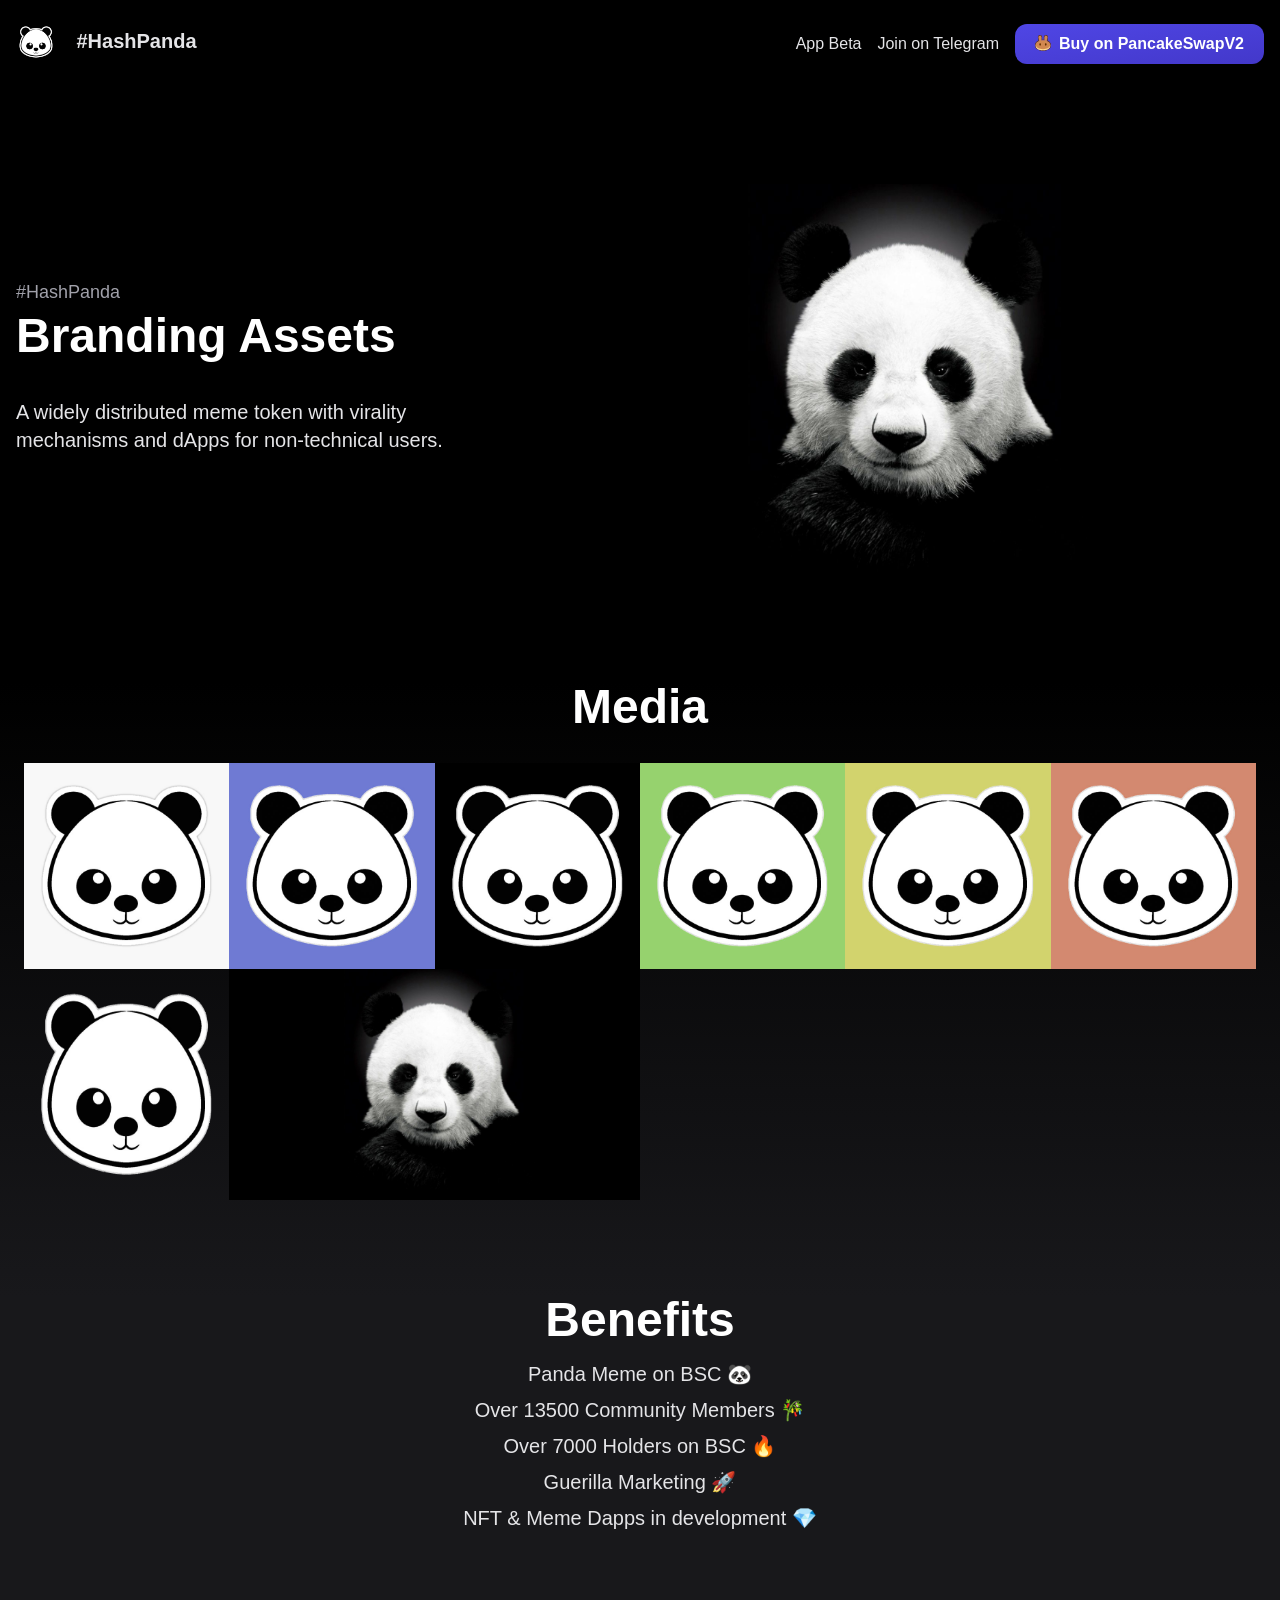
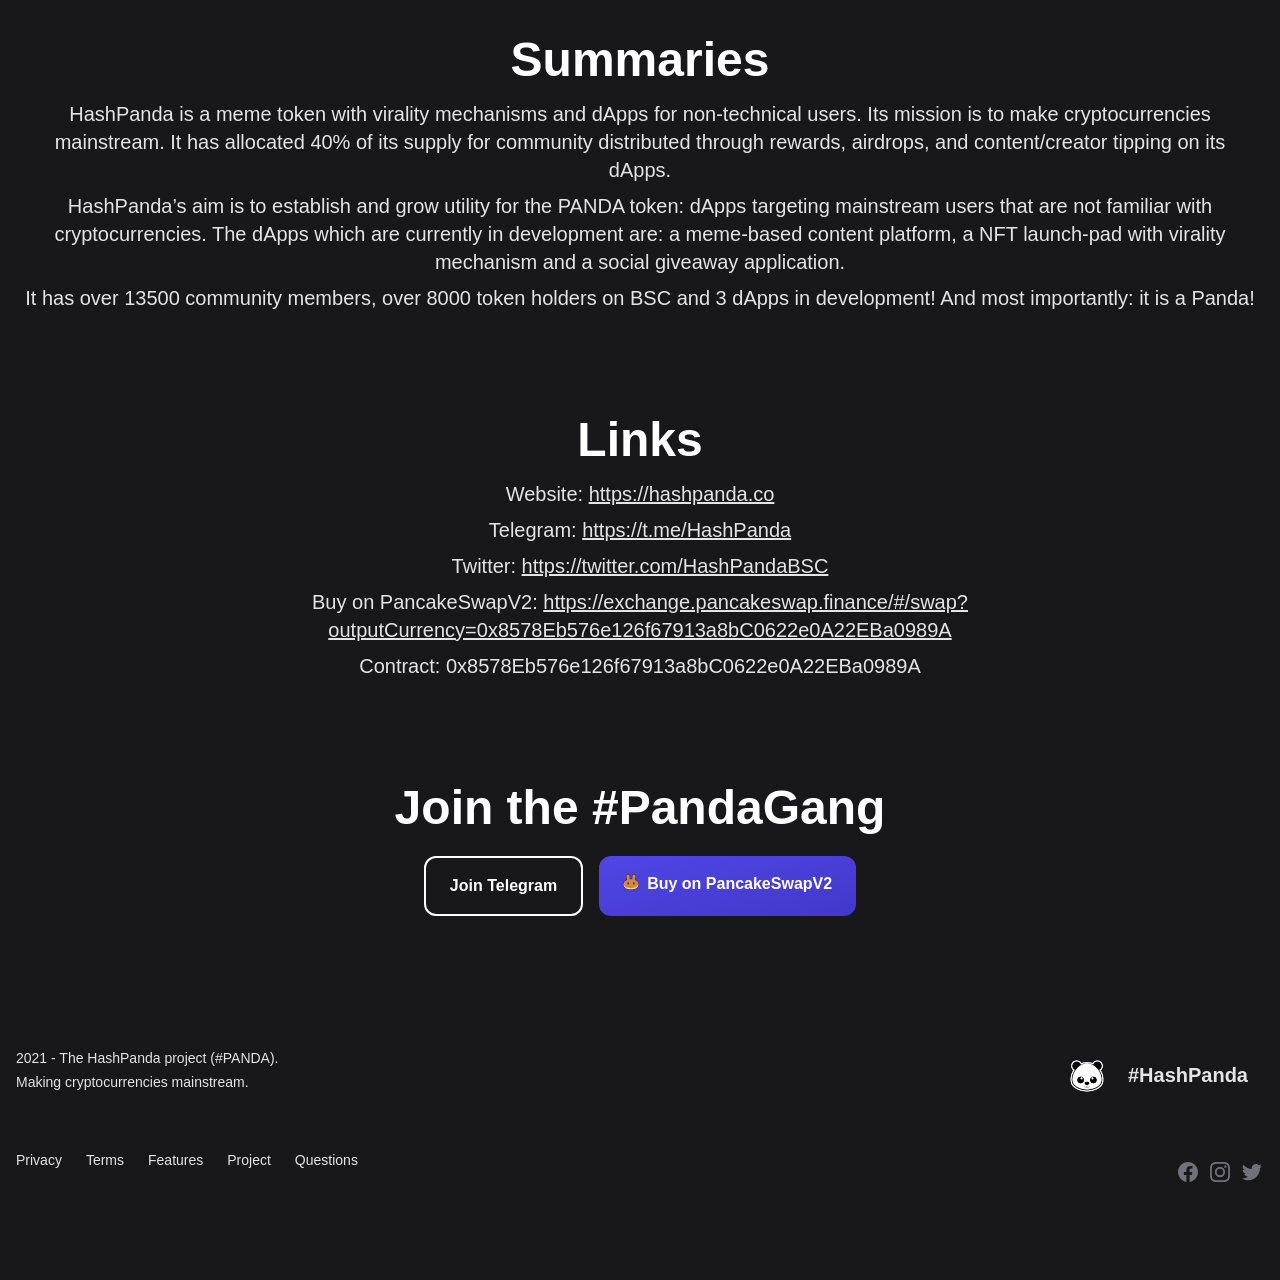
==== commit 48f51bd3: "Add files via upload" ====
--- a/branding.html
+++ b/branding.html
@@ -120,9 +120,9 @@
       <div class="text-center">
         <h3 class="text-white text-3xl md:text-4xl lg:text-5xl font-bold mb-2 md:mb-4">Summaries</h3>
         <ul class="text-lg xl:text-xl text-gray-200">
-            <li class="mb-2">HashPanda is a widely distributed meme token with virality mechanisms and dApps for non-technical users. Its mission is to make cryptocurrencies mainstream.</li>
-            <li class="mb-2">The HashPanda token features impressive liquidity-locking and enables auto-yield farming for loyal PANDA token holders. HashPanda is socially distributed through community rewards, airdrops, and content/creator tipping on our dApps. It is a community-owned project and has a dedicated token pool for these rewards and airdrops.</li>
-            <li class="mb-2">HashPanda’s aim is to establish and grow utility for the PANDA token: dApps targeting mainstream users that are not familiar with cryptocurrencies. This means focusing on dApp user experience, educational efforts and targeted guerilla marketing tactics. The dApps which are currently in development are: a meme-based content platform, a NFT launch-pad with virality mechanism and a social giveaway application.</li>
+            <li class="mb-2">HashPanda is a meme token with virality mechanisms and dApps for non-technical users. Its mission is to make cryptocurrencies mainstream. It has allocated 40% of its supply for community distributed through rewards, airdrops, and content/creator tipping on its dApps.</li>
+            <li class="mb-2">HashPanda’s aim is to establish and grow utility for the PANDA token: dApps targeting mainstream users that are not familiar with cryptocurrencies. The dApps which are currently in development are: a meme-based content platform, a NFT launch-pad with virality mechanism and a social giveaway application.</li>
+            <li class="mb-2">It has over 13500 community members, over 8000 token holders on BSC and 3 dApps in development! And most importantly: it is a Panda!</li>
         </ul>
       </div>
     </div>
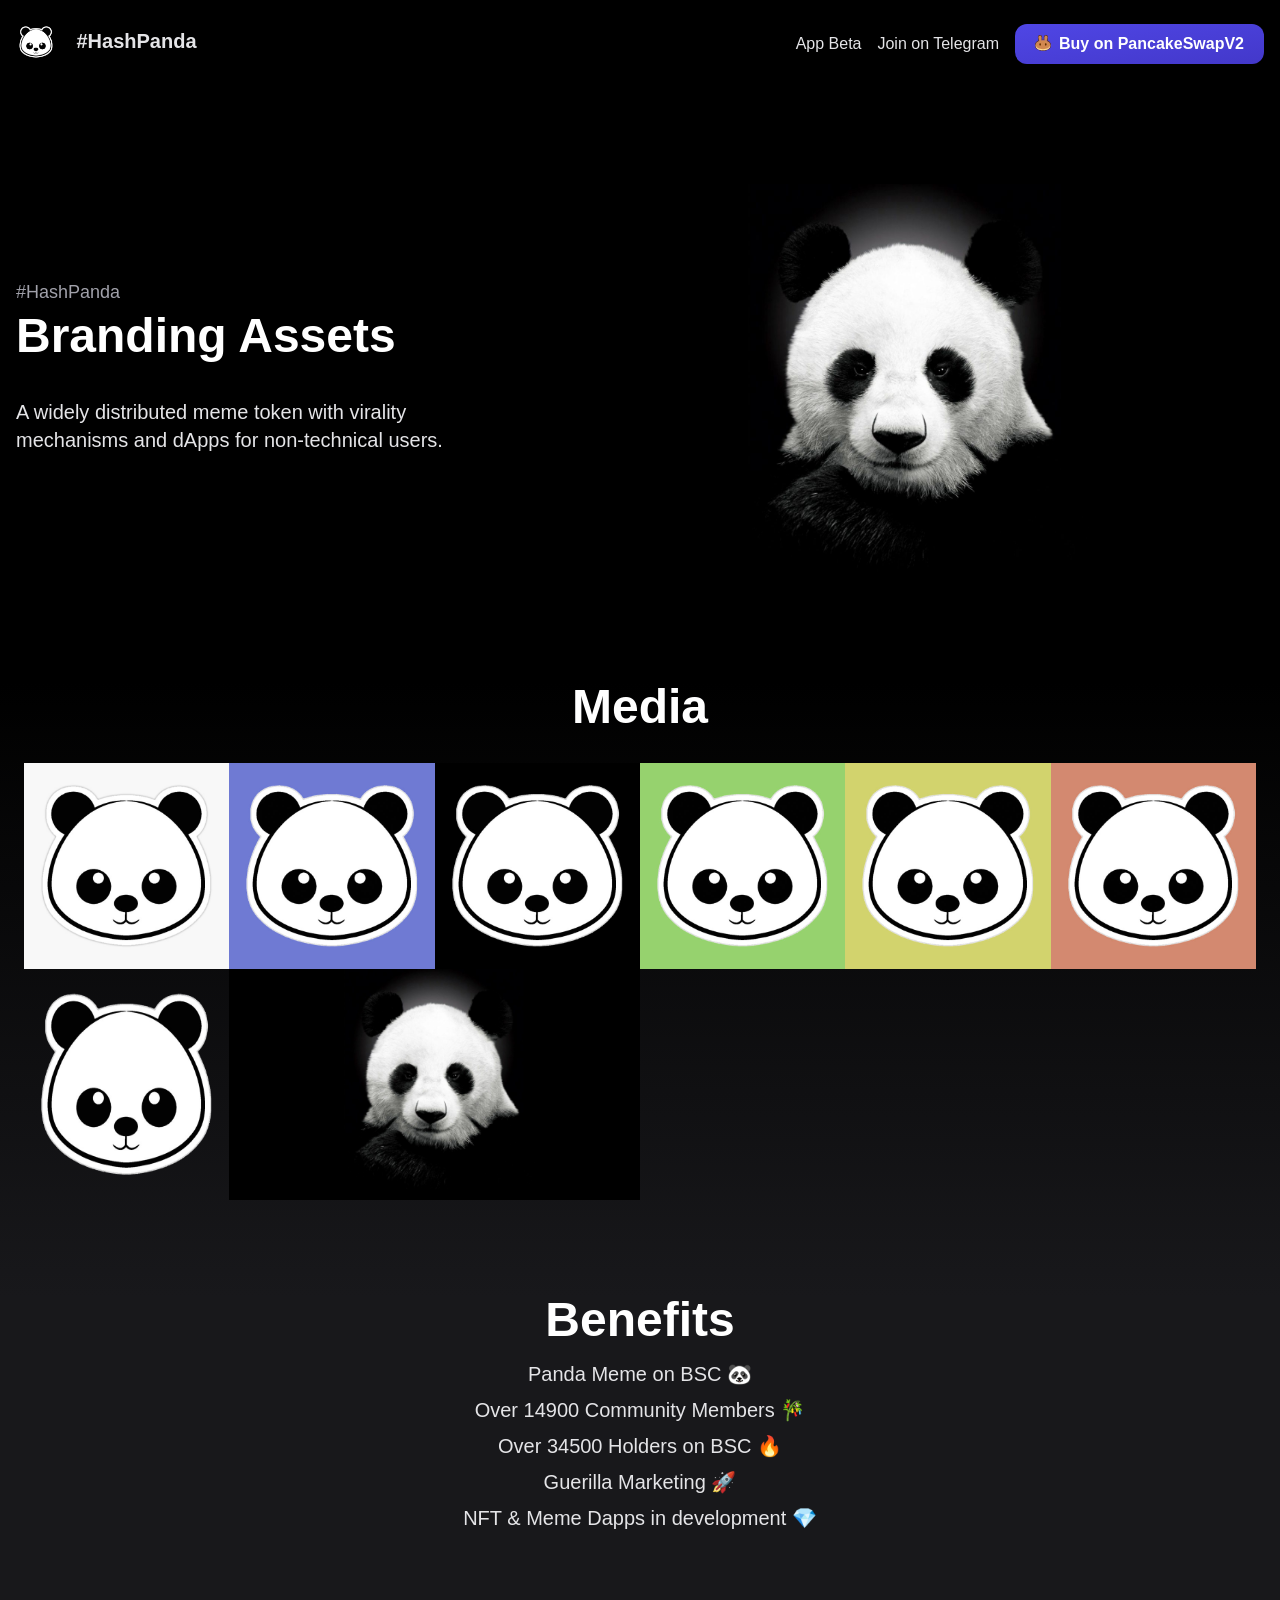
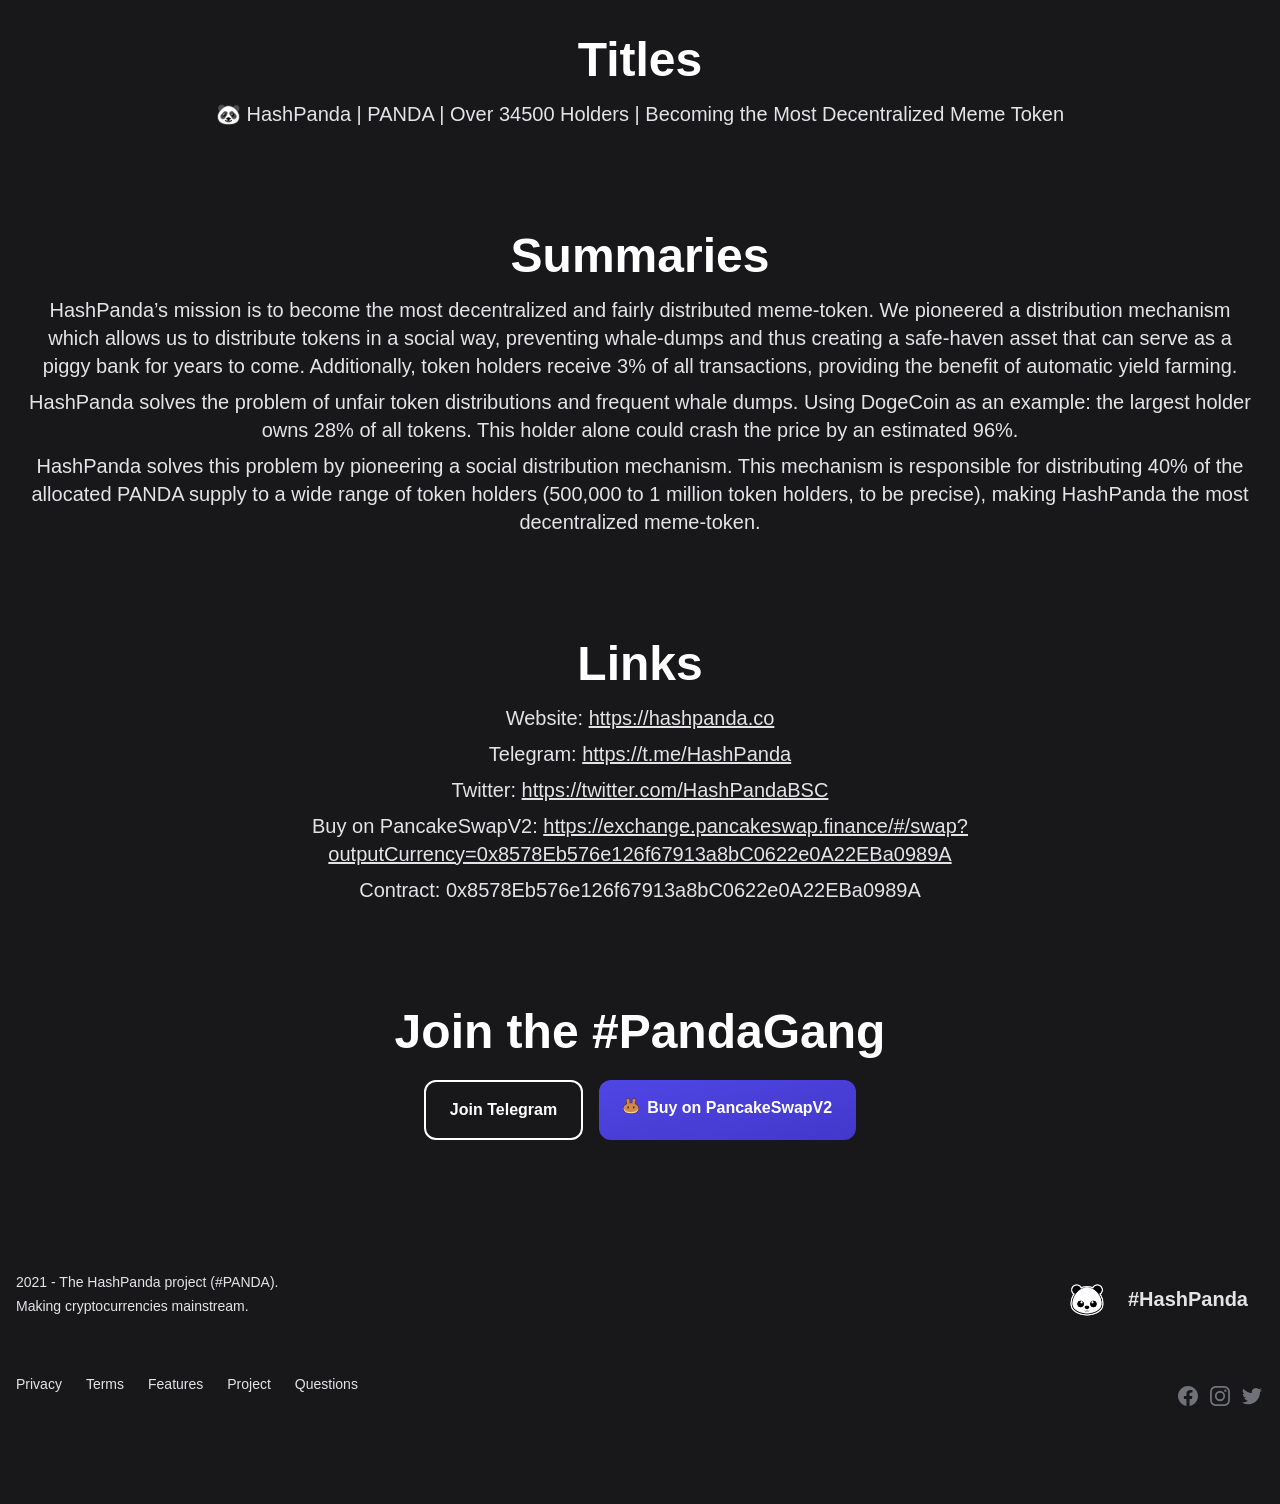
==== commit 06f50e98: "Add files via upload" ====
--- a/branding.html
+++ b/branding.html
@@ -105,8 +105,8 @@
         <h3 class="text-white text-3xl md:text-4xl lg:text-5xl font-bold mb-2 md:mb-4">Benefits</h3>
         <ul class="text-lg xl:text-xl text-gray-200">
             <li class="mb-2">Panda Meme on BSC 🐼</li>
-            <li class="mb-2">Over 13500 Community Members 🎋</li>
-            <li class="mb-2">Over 7000 Holders on BSC 🔥</li>
+            <li class="mb-2">Over 14900 Community Members 🎋</li>
+            <li class="mb-2">Over 34500 Holders on BSC 🔥</li>
             <li class="mb-2">Guerilla Marketing 🚀</li>
             <li class="mb-2">NFT & Meme Dapps in development 💎</li>
         </ul>
@@ -114,15 +114,26 @@
     </div>
   </div>
 
+  <div class="bg-gray-900 pb-24">
+    <div class="max-w-screen-xl mx-auto px-6">
+      <div class="text-center">
+        <h3 class="text-white text-3xl md:text-4xl lg:text-5xl font-bold mb-2 md:mb-4">Titles</h3>
+        <ul class="text-lg xl:text-xl text-gray-200">
+            <li class="mb-2">🐼 HashPanda | PANDA | Over 34500 Holders | Becoming the Most Decentralized Meme Token</li>
+        </ul>
+      </div>
+    </div>
+  </div>
+
 
   <div class="bg-gray-900 pb-24">
     <div class="max-w-screen-xl mx-auto px-6">
       <div class="text-center">
         <h3 class="text-white text-3xl md:text-4xl lg:text-5xl font-bold mb-2 md:mb-4">Summaries</h3>
         <ul class="text-lg xl:text-xl text-gray-200">
-            <li class="mb-2">HashPanda is a meme token with virality mechanisms and dApps for non-technical users. Its mission is to make cryptocurrencies mainstream. It has allocated 40% of its supply for community distributed through rewards, airdrops, and content/creator tipping on its dApps.</li>
-            <li class="mb-2">HashPanda’s aim is to establish and grow utility for the PANDA token: dApps targeting mainstream users that are not familiar with cryptocurrencies. The dApps which are currently in development are: a meme-based content platform, a NFT launch-pad with virality mechanism and a social giveaway application.</li>
-            <li class="mb-2">It has over 13500 community members, over 8000 token holders on BSC and 3 dApps in development! And most importantly: it is a Panda!</li>
+            <li class="mb-2">HashPanda’s mission is to become the most decentralized and fairly distributed meme-token. We pioneered a distribution mechanism which allows us to distribute tokens in a social way, preventing whale-dumps and thus creating a safe-haven asset that can serve as a piggy bank for years to come. Additionally, token holders receive 3% of all transactions, providing the benefit of automatic yield farming.</li>
+            <li class="mb-2">HashPanda solves the problem of unfair token distributions and frequent whale dumps. Using DogeCoin as an example: the largest holder owns 28% of all tokens. This holder alone could crash the price by an estimated 96%.</li>
+            <li class="mb-2">HashPanda solves this problem by pioneering a social distribution mechanism. This mechanism is responsible for distributing 40% of the allocated PANDA supply to a wide range of token holders (500,000 to 1 million token holders, to be precise), making HashPanda the most decentralized meme-token.</li>
         </ul>
       </div>
     </div>
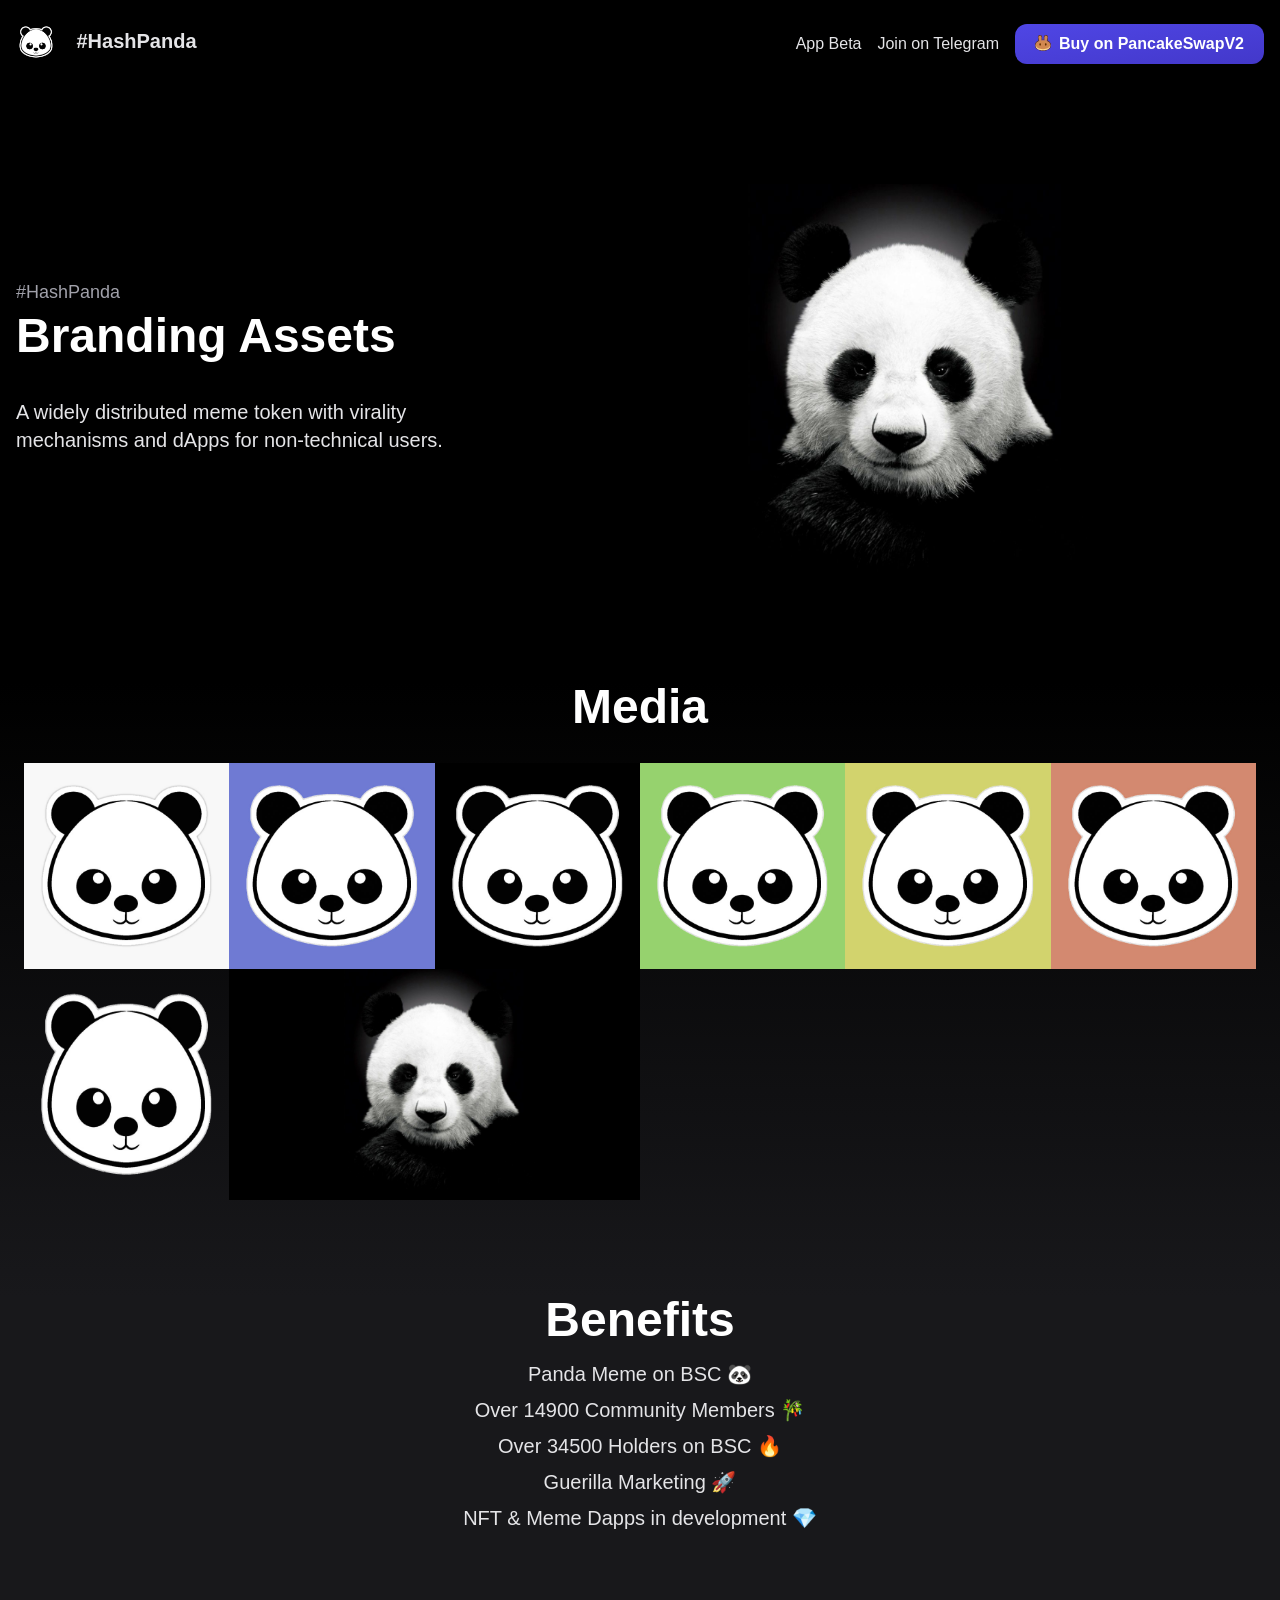
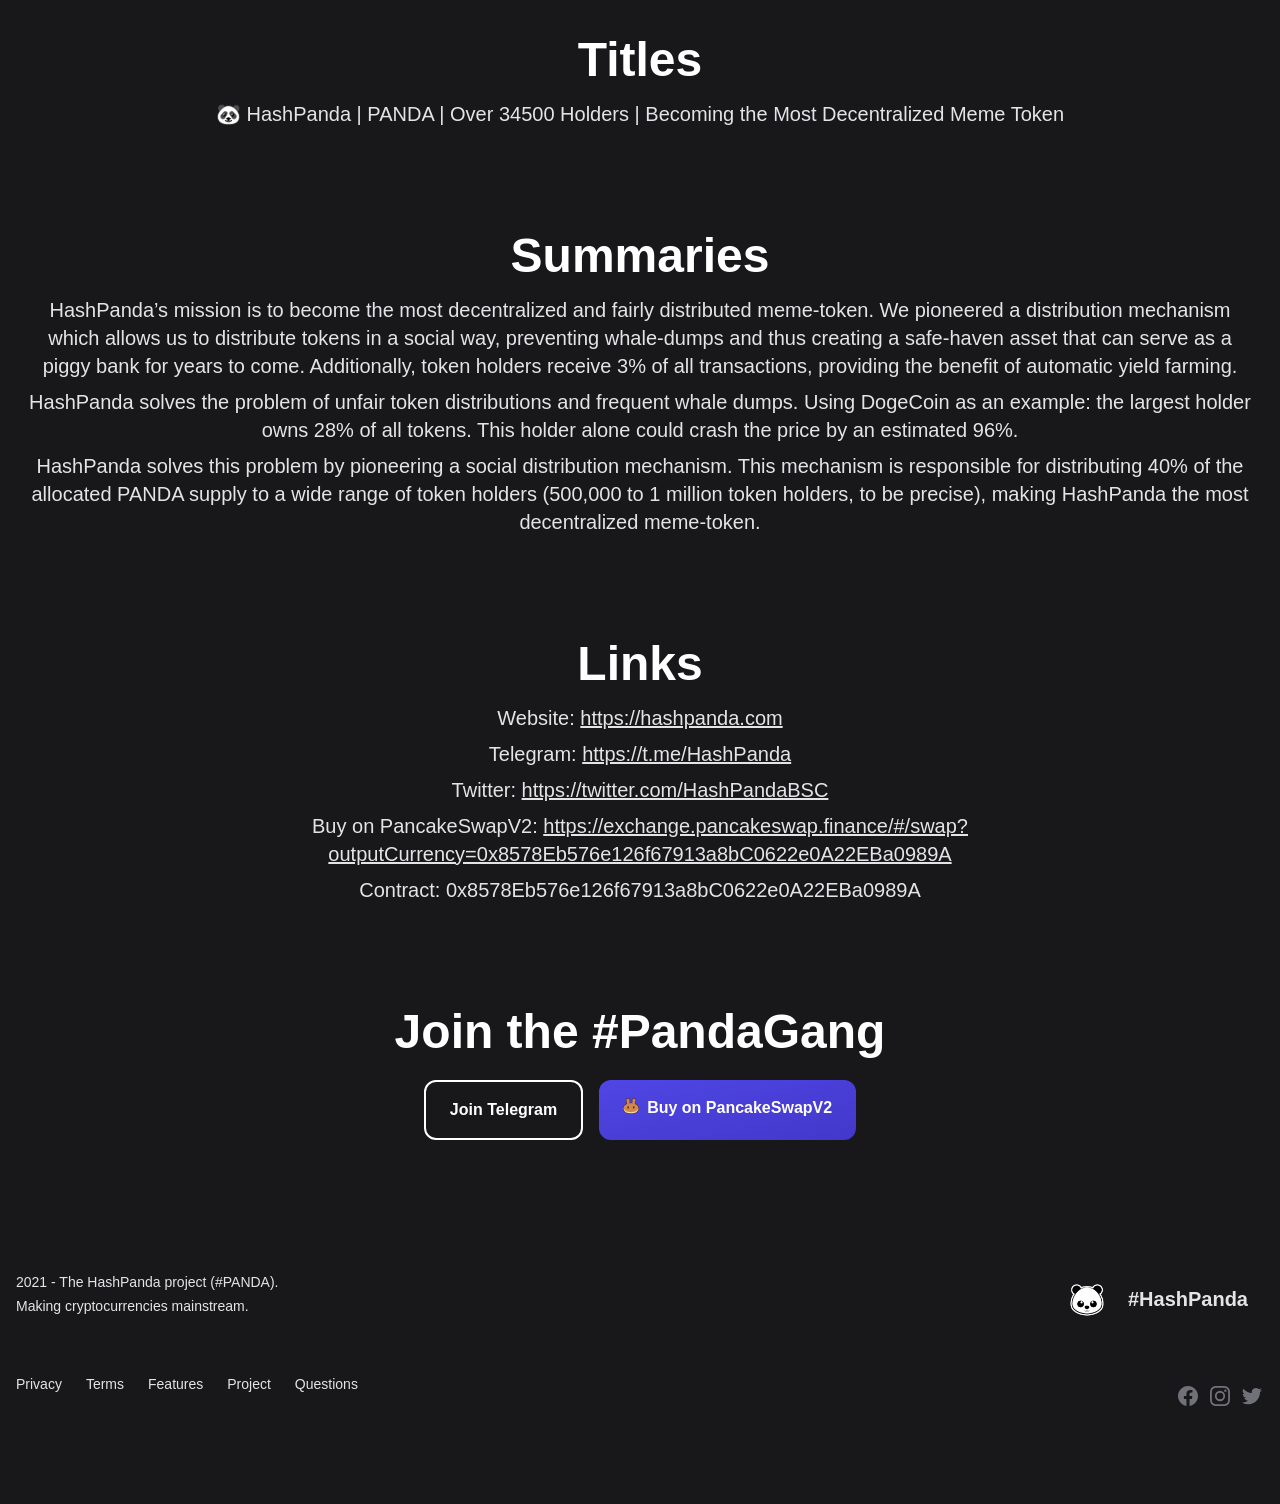
==== commit 77428862: "Add files via upload" ====
--- a/branding.html
+++ b/branding.html
@@ -144,7 +144,7 @@
       <div class="text-center">
         <h3 class="text-white text-3xl md:text-4xl lg:text-5xl font-bold mb-2 md:mb-4">Links</h3>
         <ul class="text-lg xl:text-xl text-gray-200">
-            <li class="mb-2">Website: <a class="underline" href="https://hashpanda.co">https://hashpanda.co</a></li>
+            <li class="mb-2">Website: <a class="underline" href="https://hashpanda.com">https://hashpanda.com</a></li>
             <li class="mb-2">Telegram: <a class="underline" href="https://t.me/HashPanda">https://t.me/HashPanda</a></li>
             <li class="mb-2">Twitter: <a class="underline" href="https://twitter.com/HashPandaBSC">https://twitter.com/HashPandaBSC</a></li>
             <li class="mb-2">Buy on PancakeSwapV2: <a class="underline" href="https://exchange.pancakeswap.finance/#/swap?outputCurrency=0x8578Eb576e126f67913a8bC0622e0A22EBa0989A">https://exchange.pancakeswap.finance/#/swap?outputCurrency=0x8578Eb576e126f67913a8bC0622e0A22EBa0989A</a></li>
